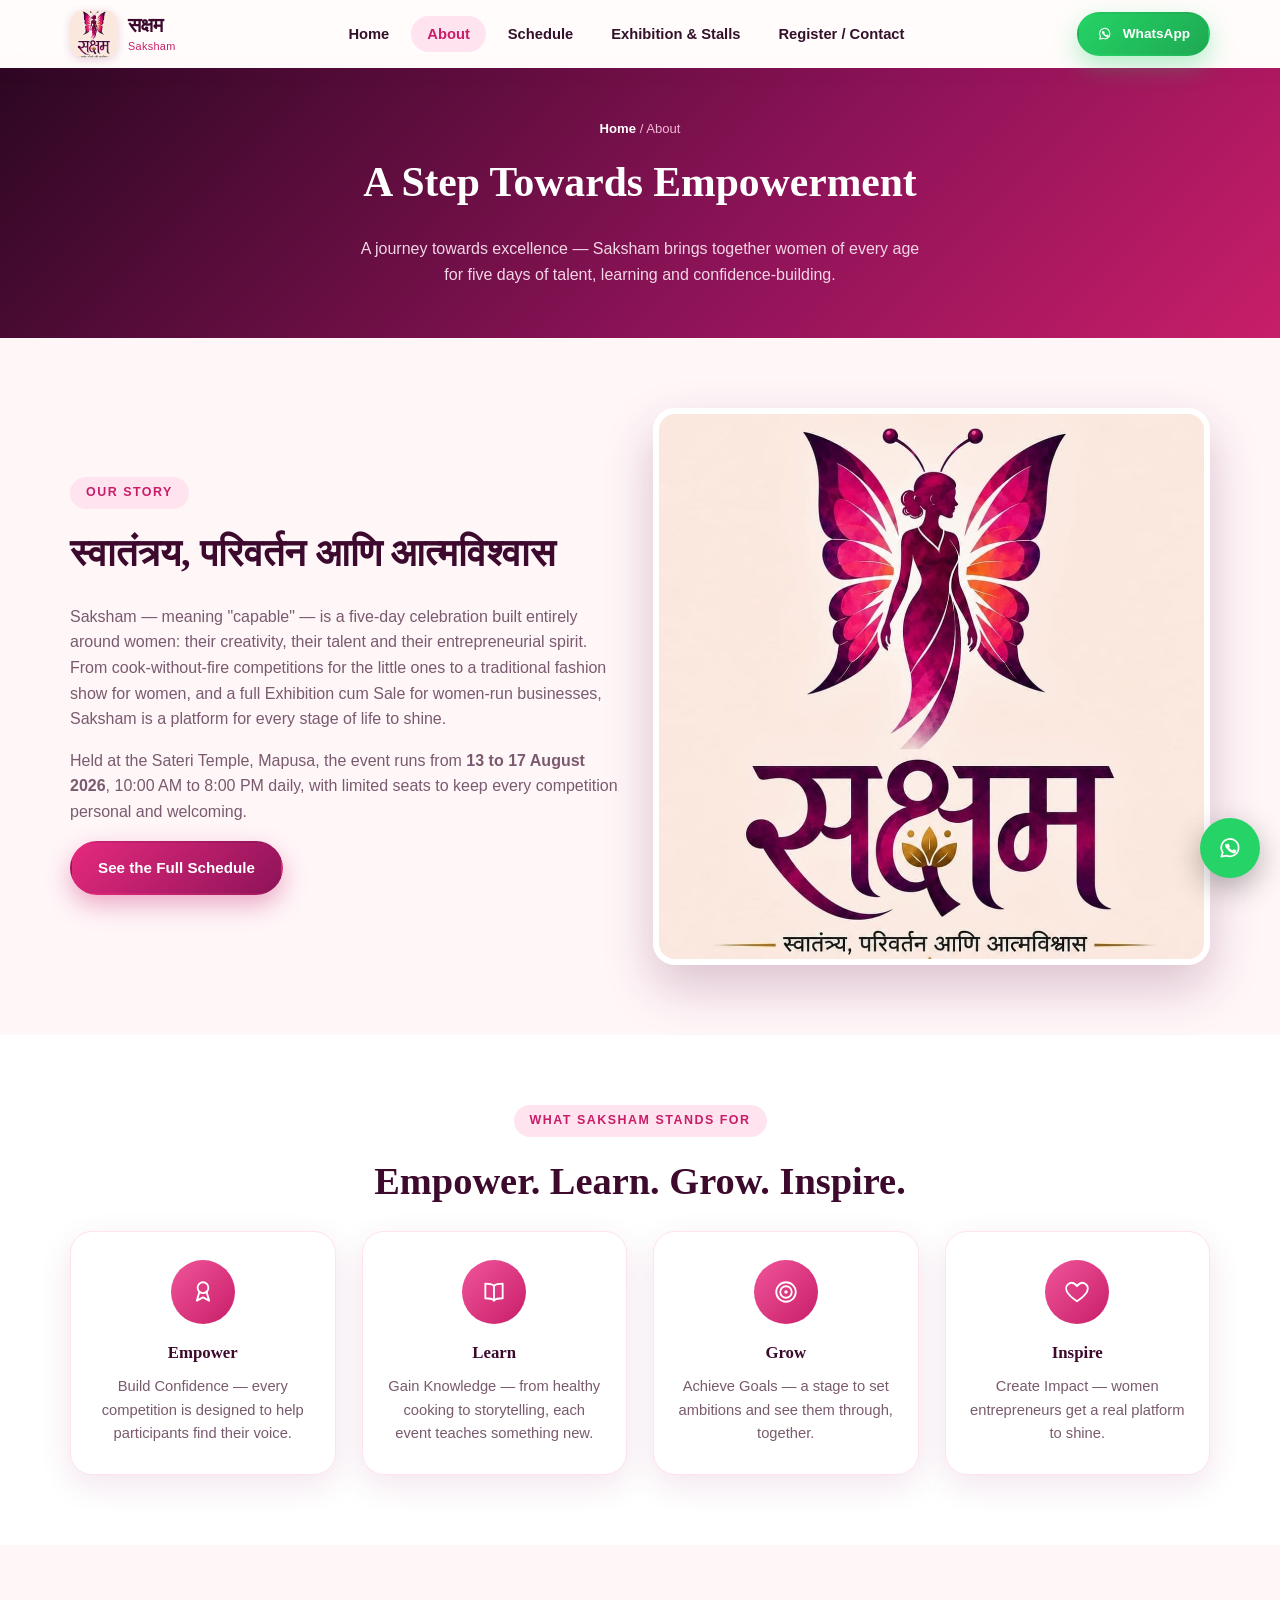
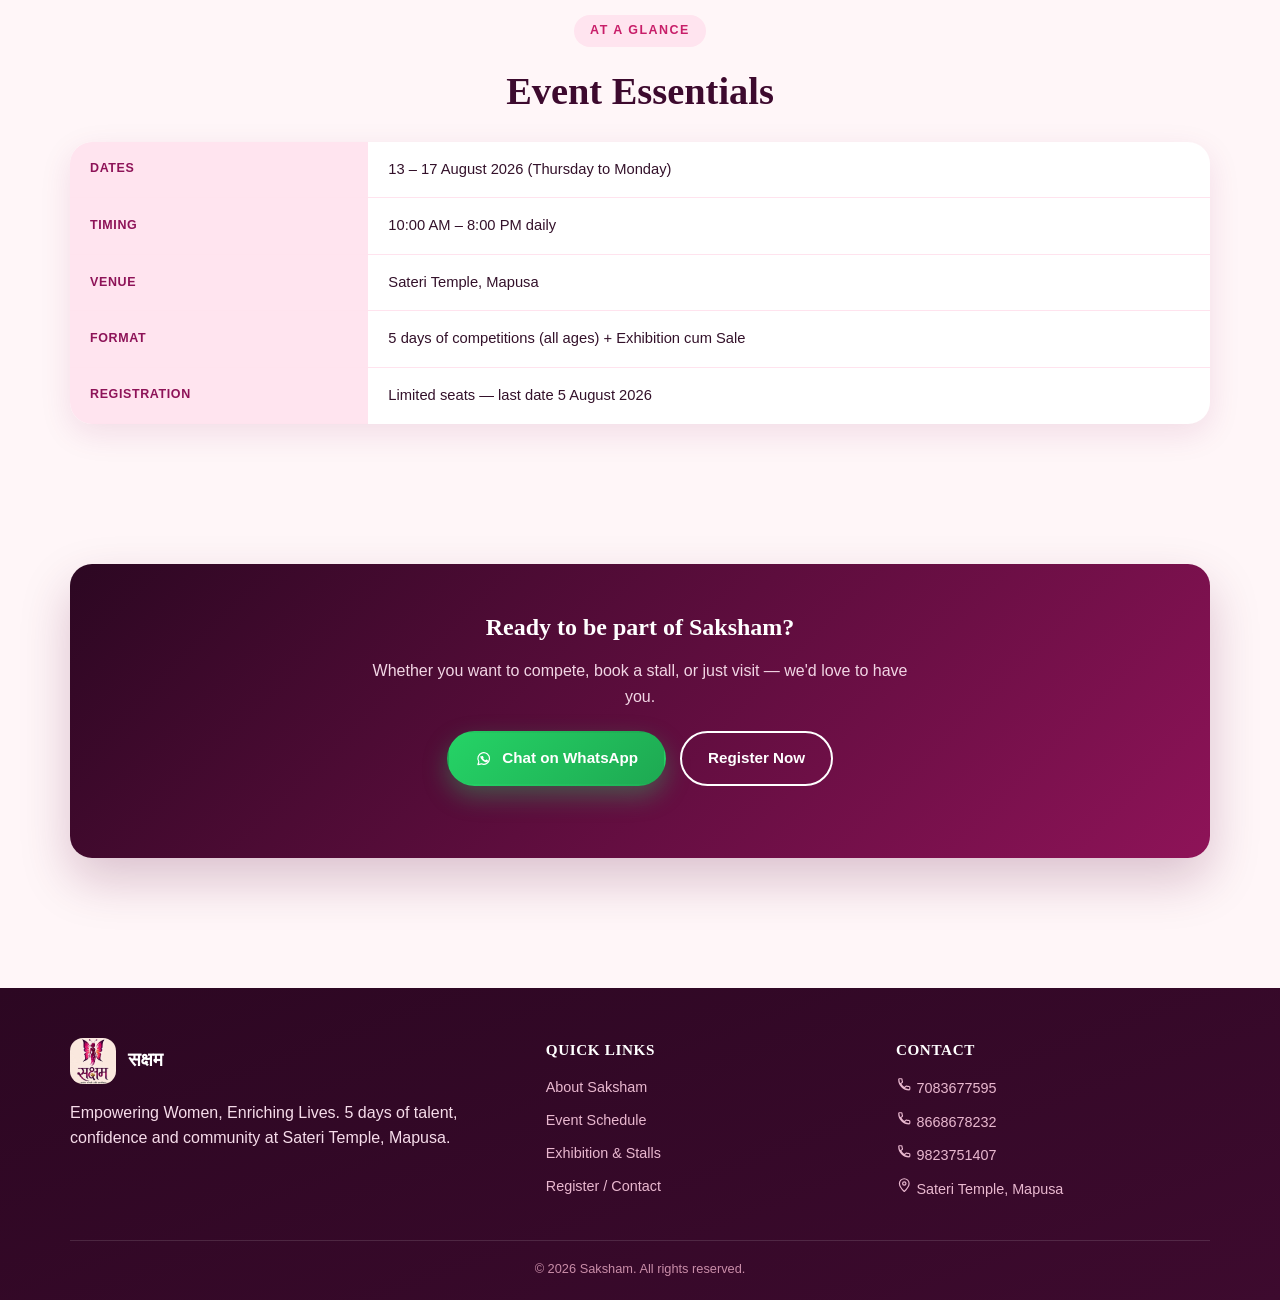
==== about.html @ 9bf5cc40 "Initial commit: Saksham event website Static multi-page site for the Saksham women's empowerment eve" ====
<!DOCTYPE html>
<html lang="en">
<head>
<meta charset="UTF-8">
<meta name="viewport" content="width=device-width, initial-scale=1.0">
<title>About Saksham | सक्षम</title>
<meta name="description" content="About Saksham — a 5-day women-centric event of empowerment, talent and community at Sateri Temple, Mapusa.">
<link rel="icon" href="images/logo.jpg">
<link rel="stylesheet" href="css/style.css">
</head>
<body>

<header class="site-header">
  <nav class="nav">
    <a href="index.html" class="brand">
      <img src="images/logo.jpg" alt="Saksham logo">
      <span class="brand-text"><strong>सक्षम</strong><span>Saksham</span></span>
    </a>
    <ul class="nav-links">
      <li><a href="index.html">Home</a></li>
      <li><a href="about.html">About</a></li>
      <li><a href="schedule.html">Schedule</a></li>
      <li><a href="exhibition.html">Exhibition &amp; Stalls</a></li>
      <li><a href="contact.html">Register / Contact</a></li>
    </ul>
    <div class="nav-cta">
      <a class="btn btn-whatsapp btn-sm" data-wa-msg="Hello, I am interested in the Saksham event. Please share more details.">
        <span class="icon" data-icon="whatsapp"></span> <span class="hide-mobile">WhatsApp</span>
      </a>
      <button class="nav-toggle" aria-label="Menu"><span></span><span></span><span></span></button>
    </div>
  </nav>
</header>

<section class="page-hero">
  <div class="container">
    <div class="breadcrumb"><a href="index.html">Home</a> / About</div>
    <h1>A Step Towards Empowerment</h1>
    <p>A journey towards excellence — Saksham brings together women of every age for five days of talent, learning and confidence-building.</p>
  </div>
</section>

<section>
  <div class="container reveal">
    <div class="grid grid-2" style="align-items:center;">
      <div>
        <span class="eyebrow">Our Story</span>
        <h2 class="section-title">स्वातंत्र्य, परिवर्तन आणि आत्मविश्वास</h2>
        <p style="color:var(--text-muted);">Saksham — meaning "capable" — is a five-day celebration built entirely around women: their creativity, their talent and their entrepreneurial spirit. From cook-without-fire competitions for the little ones to a traditional fashion show for women, and a full Exhibition cum Sale for women-run businesses, Saksham is a platform for every stage of life to shine.</p>
        <p style="color:var(--text-muted);">Held at the Sateri Temple, Mapusa, the event runs from <strong>13 to 17 August 2026</strong>, 10:00 AM to 8:00 PM daily, with limited seats to keep every competition personal and welcoming.</p>
        <a href="schedule.html" class="btn btn-primary">See the Full Schedule</a>
      </div>
      <div class="full-banner" data-lightbox="images/logo.jpg">
        <img src="images/logo.jpg" alt="Saksham emblem">
      </div>
    </div>
  </div>
</section>

<section style="background:#fff;">
  <div class="container center">
    <span class="eyebrow">What Saksham Stands For</span>
    <h2 class="section-title">Empower. Learn. Grow. Inspire.</h2>
    <div class="grid grid-4 reveal">
      <div class="feature-card">
        <div class="feature-icon"><span class="icon" data-icon="award"></span></div>
        <h3>Empower</h3>
        <p>Build Confidence — every competition is designed to help participants find their voice.</p>
      </div>
      <div class="feature-card">
        <div class="feature-icon"><span class="icon" data-icon="book"></span></div>
        <h3>Learn</h3>
        <p>Gain Knowledge — from healthy cooking to storytelling, each event teaches something new.</p>
      </div>
      <div class="feature-card">
        <div class="feature-icon"><span class="icon" data-icon="target"></span></div>
        <h3>Grow</h3>
        <p>Achieve Goals — a stage to set ambitions and see them through, together.</p>
      </div>
      <div class="feature-card">
        <div class="feature-icon"><span class="icon" data-icon="heart"></span></div>
        <h3>Inspire</h3>
        <p>Create Impact — women entrepreneurs get a real platform to shine.</p>
      </div>
    </div>
  </div>
</section>

<section>
  <div class="container reveal">
    <div class="center">
      <span class="eyebrow">At a Glance</span>
      <h2 class="section-title">Event Essentials</h2>
    </div>
    <table class="info-table">
      <tr><th>Dates</th><td>13 – 17 August 2026 (Thursday to Monday)</td></tr>
      <tr><th>Timing</th><td>10:00 AM – 8:00 PM daily</td></tr>
      <tr><th>Venue</th><td>Sateri Temple, Mapusa</td></tr>
      <tr><th>Format</th><td>5 days of competitions (all ages) + Exhibition cum Sale</td></tr>
      <tr><th>Registration</th><td>Limited seats — last date 5 August 2026</td></tr>
    </table>
  </div>
</section>

<section>
  <div class="container reveal">
    <div class="cta-banner">
      <h2>Ready to be part of Saksham?</h2>
      <p>Whether you want to compete, book a stall, or just visit — we'd love to have you.</p>
      <div class="hero-actions" style="justify-content:center;">
        <a class="btn btn-whatsapp" data-wa-msg="Hello, I am interested in the Saksham event. Please share more details."><span class="icon" data-icon="whatsapp"></span> Chat on WhatsApp</a>
        <a href="contact.html" class="btn btn-outline" style="border-color:#fff; color:#fff;">Register Now</a>
      </div>
    </div>
  </div>
</section>

<footer class="site-footer">
  <div class="container">
    <div class="footer-grid">
      <div>
        <div class="footer-brand">
          <img src="images/logo.jpg" alt="Saksham logo">
          <strong>सक्षम</strong>
        </div>
        <p>Empowering Women, Enriching Lives. 5 days of talent, confidence and community at Sateri Temple, Mapusa.</p>
      </div>
      <div>
        <h4>Quick Links</h4>
        <a href="about.html">About Saksham</a>
        <a href="schedule.html">Event Schedule</a>
        <a href="exhibition.html">Exhibition &amp; Stalls</a>
        <a href="contact.html">Register / Contact</a>
      </div>
      <div>
        <h4>Contact</h4>
        <a href="tel:7083677595"><span class="icon" data-icon="phone"></span> 7083677595</a>
        <a href="tel:8668678232"><span class="icon" data-icon="phone"></span> 8668678232</a>
        <a href="tel:9823751407"><span class="icon" data-icon="phone"></span> 9823751407</a>
        <a href="https://www.google.com/maps/search/?api=1&query=Sateri+Temple+Mapusa" target="_blank" rel="noopener"><span class="icon" data-icon="pin"></span> Sateri Temple, Mapusa</a>
      </div>
    </div>
    <div class="footer-bottom">© 2026 Saksham. All rights reserved.</div>
  </div>
</footer>

<a class="wa-float" data-wa-msg="Hello, I am interested in the Saksham event. Please share more details." aria-label="Chat on WhatsApp"><span class="icon" data-icon="whatsapp"></span></a>
<button class="back-top" aria-label="Back to top"><span class="icon" data-icon="arrow-up"></span></button>
<div class="lightbox"><button class="lightbox-close"><span class="icon" data-icon="x"></span></button><img src="" alt="Zoomed banner"></div>

<script src="js/script.js"></script>
</body>
</html>
---- css/style.css ----
/* ============================================================
   सक्षम — SAKSHAM  |  Women-centric event site
   ============================================================ */

:root{
  --maroon-950:#2c0722;
  --maroon-900:#3d0a2e;
  --maroon-800:#5c1046;
  --magenta-700:#8e1358;
  --pink-600:#c81e69;
  --pink-500:#e5297e;
  --pink-400:#f0559a;
  --pink-300:#f8a8c8;
  --pink-100:#ffe4ef;
  --orange:#ff8a4c;
  --gold:#c9a227;
  --gold-light:#e8c766;
  --whatsapp:#25D366;
  --whatsapp-dark:#1ea952;
  --bg-cream:#fff6f8;
  --bg-white:#fffcfb;
  --text-dark:#33112a;
  --text-muted:#7a5a6e;
  --shadow-soft: 0 10px 32px rgba(140,20,90,.11);
  --shadow-strong: 0 22px 50px rgba(90,10,60,.22);
  --radius: 22px;
  --radius-sm: 14px;
  --maxw: 1180px;
}

/* ---------- Icons ---------- */
.icon{ display:inline-flex; align-items:center; justify-content:center; line-height:0; }
.icon svg{ width:1.15em; height:1.15em; }
.btn .icon, .nav-cta .icon{ margin-right:2px; }
.feature-icon .icon svg, .tag-card .icon svg{ width:26px; height:26px; }
.contact-card .phone .icon svg, .footer-brand .icon svg{ width:20px; height:20px; }
.slot-label .icon svg{ width:15px; height:15px; }
.wa-float .icon svg, .back-top .icon svg{ width:26px; height:26px; }
.day-header .chev svg{ width:20px; height:20px; }
.lightbox-close .icon svg{ width:28px; height:28px; }

*,*::before,*::after{ box-sizing:border-box; }
html{ scroll-behavior:smooth; }
body{
  margin:0;
  font-family:'Segoe UI',-apple-system,BlinkMacSystemFont,Roboto,Arial,sans-serif;
  color:var(--text-dark);
  background:var(--bg-cream);
  overflow-x:hidden;
  line-height:1.6;
}
img{ max-width:100%; display:block; }
a{ color:inherit; text-decoration:none; }
ul{ list-style:none; margin:0; padding:0; }
h1,h2,h3,h4{ font-family:'Georgia','Segoe UI',serif; margin:0 0 .5em; color:var(--maroon-900); }
.container{ max-width:var(--maxw); margin:0 auto; padding:0 20px; }
section{ padding:70px 0; }
.section-tight{ padding:40px 0; }

.eyebrow{
  display:inline-block;
  font-size:.78rem;
  font-weight:700;
  letter-spacing:.12em;
  text-transform:uppercase;
  color:var(--pink-600);
  background:var(--pink-100);
  padding:6px 16px;
  border-radius:999px;
  margin-bottom:14px;
}
.section-title{ font-size:clamp(1.6rem,3.2vw,2.4rem); }
.section-sub{ color:var(--text-muted); max-width:640px; margin:0 auto 40px; }
.center{ text-align:center; }

/* ---------- Buttons ---------- */
.btn{
  display:inline-flex;
  align-items:center;
  gap:8px;
  padding:13px 26px;
  border-radius:999px;
  font-weight:700;
  font-size:.95rem;
  border:2px solid transparent;
  cursor:pointer;
  transition:transform .18s ease, box-shadow .18s ease, background .18s ease;
  white-space:nowrap;
}
.btn:hover{ transform:translateY(-2px); }
.btn-primary{
  background:linear-gradient(135deg,var(--pink-500),var(--magenta-700));
  color:#fff;
  box-shadow:0 10px 25px rgba(200,30,105,.35);
}
.btn-primary:hover{ box-shadow:0 14px 30px rgba(200,30,105,.45); }
.btn-outline{
  background:transparent;
  color:var(--maroon-900);
  border-color:var(--pink-500);
}
.btn-outline:hover{ background:var(--pink-100); }
.btn-white{
  background:#fff;
  color:var(--magenta-700);
}
.btn-whatsapp{
  background:linear-gradient(135deg,var(--whatsapp),var(--whatsapp-dark));
  color:#fff;
  box-shadow:0 10px 25px rgba(37,211,102,.35);
}
.btn-whatsapp:hover{ box-shadow:0 14px 30px rgba(37,211,102,.45); }
.btn-block{ width:100%; justify-content:center; }
.btn-sm{ padding:9px 18px; font-size:.85rem; }

/* ---------- Header / Nav ---------- */
.site-header{
  position:sticky; top:0; z-index:1000;
  background:rgba(255,252,251,.92);
  backdrop-filter:blur(10px);
  box-shadow:0 2px 18px rgba(140,20,90,.08);
}
.nav{
  max-width:var(--maxw); margin:0 auto; padding:10px 20px;
  display:flex; align-items:center; justify-content:space-between;
}
.brand{ display:flex; align-items:center; gap:10px; }
.brand img{ height:48px; width:auto; border-radius:14px; box-shadow:0 2px 8px rgba(140,20,90,.18); }
.brand-text{ line-height:1.1; }
.brand-text strong{ font-family:'Georgia',serif; font-size:1.25rem; color:var(--maroon-900); display:block; }
.brand-text span{ font-size:.68rem; color:var(--pink-600); letter-spacing:.03em; }

.nav-links{ display:flex; align-items:center; gap:6px; }
.nav-links a{
  padding:10px 16px; border-radius:999px; font-weight:600; font-size:.92rem;
  color:var(--text-dark); transition:.2s;
}
.nav-links a:hover, .nav-links a.active{ background:var(--pink-100); color:var(--pink-600); }
.nav-cta{ display:flex; align-items:center; gap:10px; }
.nav-toggle{
  display:none; flex-direction:column; gap:5px; background:none; border:none; cursor:pointer; padding:8px;
}
.nav-toggle span{ width:26px; height:3px; background:var(--maroon-900); border-radius:3px; transition:.25s; }
.nav-toggle.open span:nth-child(1){ transform:translateY(8px) rotate(45deg); }
.nav-toggle.open span:nth-child(2){ opacity:0; }
.nav-toggle.open span:nth-child(3){ transform:translateY(-8px) rotate(-45deg); }

/* ---------- Hero ---------- */
.hero{
  position:relative;
  background:radial-gradient(circle at 20% 20%, rgba(255,138,76,.25), transparent 45%),
             linear-gradient(135deg,var(--maroon-950),var(--magenta-700) 55%,var(--pink-600));
  color:#fff;
  padding:60px 0 90px;
  overflow:hidden;
}
.hero::after{
  content:"";
  position:absolute; inset:0;
  background:url('data:image/svg+xml;utf8,<svg xmlns="http://www.w3.org/2000/svg" width="100" height="100"><circle cx="50" cy="50" r="1.4" fill="white" opacity="0.25"/></svg>');
  opacity:.4; pointer-events:none;
}
.hero-inner{
  position:relative; z-index:1;
  display:flex; align-items:center; gap:50px; flex-wrap:wrap;
}
.hero-copy{ flex:1 1 420px; }
.hero-copy .eyebrow{ background:rgba(255,255,255,.15); color:#ffe0ef; }
.hero-copy h1{ color:#fff; font-size:clamp(2.1rem,5vw,3.2rem); margin-bottom:10px; }
.hero-copy .tagline{ color:var(--gold-light); font-size:1.05rem; margin-bottom:16px; font-style:italic; }
.hero-copy p.lead{ color:#f6dcea; max-width:520px; margin-bottom:26px; }
.hero-media{ flex:0 0 auto; margin:0 auto; }
.hero-media img{
  width:min(300px,60vw); border-radius:32px; filter:drop-shadow(0 20px 40px rgba(0,0,0,.35));
  animation:float 5s ease-in-out infinite;
}
@keyframes float{ 0%,100%{ transform:translateY(0);} 50%{ transform:translateY(-14px);} }

.hero-actions{ display:flex; gap:14px; flex-wrap:wrap; margin-bottom:28px; }

.info-strip{
  display:flex; flex-wrap:wrap; gap:14px; margin-top:10px;
}
.info-chip{
  background:rgba(255,255,255,.12);
  border:1px solid rgba(255,255,255,.25);
  padding:10px 18px; border-radius:999px; font-size:.88rem; display:flex; gap:8px; align-items:center;
}

/* wave divider */
.wave{ display:block; margin-top:-2px; }

/* ---------- Feature cards ---------- */
.grid{ display:grid; gap:26px; }
.grid-2{ grid-template-columns:repeat(2,1fr); }
.grid-3{ grid-template-columns:repeat(3,1fr); }
.grid-4{ grid-template-columns:repeat(4,1fr); }
.grid-5{ grid-template-columns:repeat(5,1fr); }

.feature-card{
  background:#fff; border-radius:var(--radius); padding:28px 22px; text-align:center;
  box-shadow:var(--shadow-soft); transition:transform .2s ease, box-shadow .2s ease;
  border:1px solid #ffe3ee;
}
.feature-card:hover{ transform:translateY(-6px); box-shadow:var(--shadow-strong); }
.feature-icon{
  width:64px; height:64px; border-radius:50%; margin:0 auto 16px;
  display:flex; align-items:center; justify-content:center; font-size:1.8rem;
  background:linear-gradient(135deg,var(--pink-400),var(--pink-600)); color:#fff;
}
.feature-card h3{ font-size:1.05rem; }
.feature-card p{ color:var(--text-muted); font-size:.92rem; margin:0; }

/* ---------- Highlight / poster cards (home) ---------- */
.poster-card{
  position:relative; border-radius:var(--radius); overflow:hidden; box-shadow:var(--shadow-soft);
  height:340px; display:flex; align-items:flex-end;
}
.poster-card img{
  position:absolute; inset:0; width:100%; height:100%; object-fit:cover; object-position:top;
  transition:transform .4s ease;
}
.poster-card:hover img{ transform:scale(1.06); }
.poster-card::before{
  content:""; position:absolute; inset:0;
  background:linear-gradient(to top, rgba(44,7,34,.92) 10%, rgba(44,7,34,.15) 60%, transparent 100%);
}
.poster-content{ position:relative; z-index:1; padding:24px; color:#fff; width:100%; }
.poster-content h3{ color:#fff; margin-bottom:6px; }
.poster-content p{ color:#f2d6e5; font-size:.88rem; margin-bottom:14px; }

/* ---------- Countdown ---------- */
.countdown{
  display:flex; gap:14px; justify-content:center; flex-wrap:wrap; margin:26px 0;
}
.countdown .box{
  background:#fff; border-radius:var(--radius-sm); padding:14px 10px; min-width:78px; text-align:center;
  box-shadow:var(--shadow-soft); border:1px solid #ffe3ee;
}
.countdown .box strong{ display:block; font-size:1.8rem; color:var(--magenta-700); font-family:Georgia,serif; }
.countdown .box span{ font-size:.72rem; text-transform:uppercase; letter-spacing:.06em; color:var(--text-muted); }

/* ---------- Banner strip (full poster image sections) ---------- */
.full-banner{
  border-radius:var(--radius); overflow:hidden; box-shadow:var(--shadow-strong);
  max-width:640px; margin:0 auto; cursor:zoom-in; border:6px solid #fff;
}

/* ---------- Day Accordion (schedule) ---------- */
.day-card{
  background:#fff; border-radius:var(--radius); box-shadow:var(--shadow-soft);
  margin-bottom:20px; overflow:hidden; border:1px solid #ffe3ee;
}
.day-header{
  display:flex; align-items:center; justify-content:space-between; gap:14px;
  padding:20px 24px; cursor:pointer; background:linear-gradient(135deg,var(--pink-500),var(--magenta-700));
  color:#fff;
}
.day-header .day-title{ display:flex; align-items:center; gap:14px; }
.day-badge{
  background:rgba(255,255,255,.2); border:1px solid rgba(255,255,255,.4);
  border-radius:999px; padding:6px 14px; font-weight:700; font-size:.8rem;
}
.day-header h3{ color:#fff; margin:0; font-size:1.15rem; }
.day-header .chev{ transition:transform .25s ease; font-size:1.3rem; }
.day-card.open .day-header .chev{ transform:rotate(180deg); }
.day-body{
  max-height:0; overflow:hidden; transition:max-height .4s ease;
}
.day-card.open .day-body{ max-height:2400px; }
.day-body-inner{ padding:24px; display:grid; gap:20px; grid-template-columns:repeat(2,1fr); }
.slot-label{
  display:inline-block; font-size:.72rem; font-weight:700; letter-spacing:.08em; text-transform:uppercase;
  color:var(--orange); margin-bottom:10px;
}
.comp-card{
  background:var(--bg-cream); border-radius:var(--radius-sm); padding:18px; border:1px solid #ffe3ee;
}
.comp-card + .comp-card{ margin-top:14px; }
.comp-card h4{ font-size:1rem; margin-bottom:8px; color:var(--maroon-900); }
.comp-meta{ font-size:.83rem; color:var(--text-muted); margin-bottom:12px; }
.comp-meta li{ margin-bottom:3px; }
.comp-meta li::before{ content:"✓ "; color:var(--pink-600); font-weight:700; }

/* ---------- Grid gallery (exhibition showcase / stalls) ---------- */
.tag-grid{ display:grid; grid-template-columns:repeat(5,1fr); gap:18px; }
.tag-card{
  background:#fff; border-radius:var(--radius-sm); padding:20px 10px; text-align:center;
  box-shadow:var(--shadow-soft); border:1px solid #ffe3ee; font-weight:600; font-size:.9rem;
}
.tag-card .icon{ display:flex; margin:0 auto 10px; width:48px; height:48px; border-radius:50%; background:linear-gradient(135deg,var(--pink-400),var(--pink-600)); color:#fff; }

/* ---------- CTA banner ---------- */
.cta-banner{
  background:linear-gradient(135deg,var(--maroon-950),var(--magenta-700));
  color:#fff; border-radius:var(--radius); padding:44px; text-align:center;
  box-shadow:var(--shadow-strong);
}
.cta-banner h2{ color:#fff; }
.cta-banner p{ color:#f2d6e5; max-width:560px; margin:0 auto 22px; }

/* ---------- Contact cards ---------- */
.contact-card{
  background:#fff; border-radius:var(--radius); padding:26px; box-shadow:var(--shadow-soft);
  border:1px solid #ffe3ee; text-align:center;
}
.contact-card .phone{ font-size:1.3rem; font-weight:700; color:var(--maroon-900); margin:8px 0 16px; }
.contact-card .actions{ display:flex; gap:10px; justify-content:center; flex-wrap:wrap; }

/* ---------- Enquiry builder ---------- */
.enquiry-box{
  background:#fff; border-radius:var(--radius); padding:32px; box-shadow:var(--shadow-strong);
  border:1px solid #ffe3ee;
}
.form-row{ margin-bottom:18px; }
.form-row label{ display:block; font-weight:700; font-size:.88rem; margin-bottom:8px; color:var(--maroon-900); }
.form-row input, .form-row select, .form-row textarea{
  width:100%; padding:13px 16px; border-radius:var(--radius-sm); border:1.5px solid #f2c3d8;
  font-size:.95rem; font-family:inherit; background:var(--bg-cream); color:var(--text-dark);
}
.form-row input:focus, .form-row select:focus, .form-row textarea:focus{
  outline:none; border-color:var(--pink-500); background:#fff;
}

/* ---------- Footer ---------- */
.site-footer{
  background:linear-gradient(160deg,var(--maroon-950),var(--maroon-900));
  color:#f6dcea; padding:50px 0 20px; margin-top:60px;
}
.footer-grid{ display:grid; grid-template-columns:1.4fr 1fr 1fr; gap:36px; margin-bottom:30px; }
.footer-brand{ display:flex; gap:12px; align-items:center; margin-bottom:14px; }
.footer-brand img{ height:46px; border-radius:13px; }
.footer-brand strong{ color:#fff; font-family:Georgia,serif; font-size:1.2rem; }
.site-footer h4{ color:#fff; font-size:.95rem; margin-bottom:14px; letter-spacing:.04em; text-transform:uppercase; }
.site-footer a{ color:#e9b8cf; font-size:.9rem; display:block; margin-bottom:10px; transition:.2s; }
.site-footer a:hover{ color:#fff; }
.footer-bottom{
  border-top:1px solid rgba(255,255,255,.12); padding-top:18px; text-align:center; font-size:.8rem; color:#c98da8;
}

/* ---------- Floating WhatsApp button ---------- */
.wa-float{
  position:fixed; right:20px; bottom:22px; z-index:1200;
  background:var(--whatsapp); color:#fff; width:60px; height:60px; border-radius:50%;
  display:flex; align-items:center; justify-content:center; font-size:1.8rem;
  box-shadow:0 10px 30px rgba(0,0,0,.3); animation:pulse 2.4s infinite;
}
@keyframes pulse{
  0%{ box-shadow:0 0 0 0 rgba(37,211,102,.55), 0 10px 30px rgba(0,0,0,.3); }
  70%{ box-shadow:0 0 0 16px rgba(37,211,102,0), 0 10px 30px rgba(0,0,0,.3); }
  100%{ box-shadow:0 0 0 0 rgba(37,211,102,0), 0 10px 30px rgba(0,0,0,.3); }
}

/* ---------- Back to top ---------- */
.back-top{
  position:fixed; right:20px; bottom:92px; z-index:1200;
  background:#fff; color:var(--magenta-700); width:44px; height:44px; border-radius:50%;
  display:flex; align-items:center; justify-content:center; font-size:1.2rem;
  box-shadow:var(--shadow-soft); opacity:0; pointer-events:none; transition:.25s;
  border:1px solid #ffe3ee;
}
.back-top.show{ opacity:1; pointer-events:auto; }

/* ---------- Reveal animation ---------- */
.reveal{ opacity:0; transform:translateY(24px); transition:opacity .6s ease, transform .6s ease; }
.reveal.in{ opacity:1; transform:none; }

/* ---------- Lightbox ---------- */
.lightbox{
  position:fixed; inset:0; background:rgba(20,3,15,.88); z-index:2000;
  display:none; align-items:center; justify-content:center; padding:30px;
}
.lightbox.open{ display:flex; }
.lightbox img{ max-width:100%; max-height:90vh; border-radius:20px; box-shadow:0 20px 60px rgba(0,0,0,.5); }
.lightbox-close{
  position:absolute; top:22px; right:26px; color:#fff; cursor:pointer; background:none; border:none; padding:6px;
}

/* ---------- Page hero (inner pages) ---------- */
.page-hero{
  background:linear-gradient(135deg,var(--maroon-950),var(--magenta-700) 60%,var(--pink-600));
  color:#fff; padding:50px 0; text-align:center;
}
.page-hero h1{ color:#fff; font-size:clamp(1.8rem,4vw,2.6rem); }
.page-hero p{ color:#f2d6e5; max-width:560px; margin:10px auto 0; }
.breadcrumb{ font-size:.82rem; color:#f0b9d4; margin-bottom:10px; }
.breadcrumb a{ color:#fff; font-weight:600; }

/* ---------- Table (timing) ---------- */
.info-table{ width:100%; border-collapse:collapse; background:#fff; border-radius:var(--radius); overflow:hidden; box-shadow:var(--shadow-soft); }
.info-table th, .info-table td{ padding:16px 20px; text-align:left; border-bottom:1px solid #ffe3ee; font-size:.92rem; }
.info-table th{ background:var(--pink-100); color:var(--magenta-700); text-transform:uppercase; font-size:.78rem; letter-spacing:.05em; }
.info-table tr:last-child td{ border-bottom:none; }

/* ============ Responsive ============ */
@media (max-width:980px){
  .grid-4{ grid-template-columns:repeat(2,1fr); }
  .grid-5{ grid-template-columns:repeat(3,1fr); }
  .tag-grid{ grid-template-columns:repeat(3,1fr); }
  .footer-grid{ grid-template-columns:1fr 1fr; }
  .day-body-inner{ grid-template-columns:1fr; }
}
@media (max-width:820px){
  .nav-links{
    position:fixed; top:70px; left:0; right:0; background:#fff; flex-direction:column; align-items:stretch;
    padding:14px 20px; box-shadow:0 12px 20px rgba(140,20,90,.12);
    transform:translateY(-250%); visibility:hidden; transition:transform .3s ease, visibility 0s linear .3s; gap:2px;
  }
  .nav-links.open{ transform:translateY(0); visibility:visible; transition:transform .3s ease; }
  .nav-links a{ padding:14px 16px; border-radius:12px; }
  .nav-toggle{ display:flex; }
  .nav-cta .btn span.hide-mobile{ display:none; }
}
@media (max-width:760px){
  .grid-2, .grid-3, .grid-4{ grid-template-columns:1fr 1fr; }
  .tag-grid{ grid-template-columns:repeat(2,1fr); }
  .footer-grid{ grid-template-columns:1fr; text-align:center; }
  .footer-brand{ justify-content:center; }
  .hero-inner{ flex-direction:column; text-align:center; }
  .hero-copy p.lead{ margin-left:auto; margin-right:auto; }
  .hero-actions, .info-strip{ justify-content:center; }
}
@media (max-width:560px){
  section{ padding:50px 0; }
  .grid-2, .grid-3, .grid-4, .tag-grid{ grid-template-columns:1fr 1fr; }
  .grid-5{ grid-template-columns:1fr 1fr; }
  .cta-banner{ padding:30px 20px; }
  .enquiry-box{ padding:22px; }
  .day-body-inner{ padding:18px; }
  .day-header{ padding:16px; }
  .footer-grid{ gap:24px; }
}
@media (max-width:420px){
  .grid-2, .grid-3, .grid-4, .grid-5, .tag-grid{ grid-template-columns:1fr 1fr; }
  .countdown .box{ min-width:64px; padding:10px 6px; }
  .countdown .box strong{ font-size:1.4rem; }
}
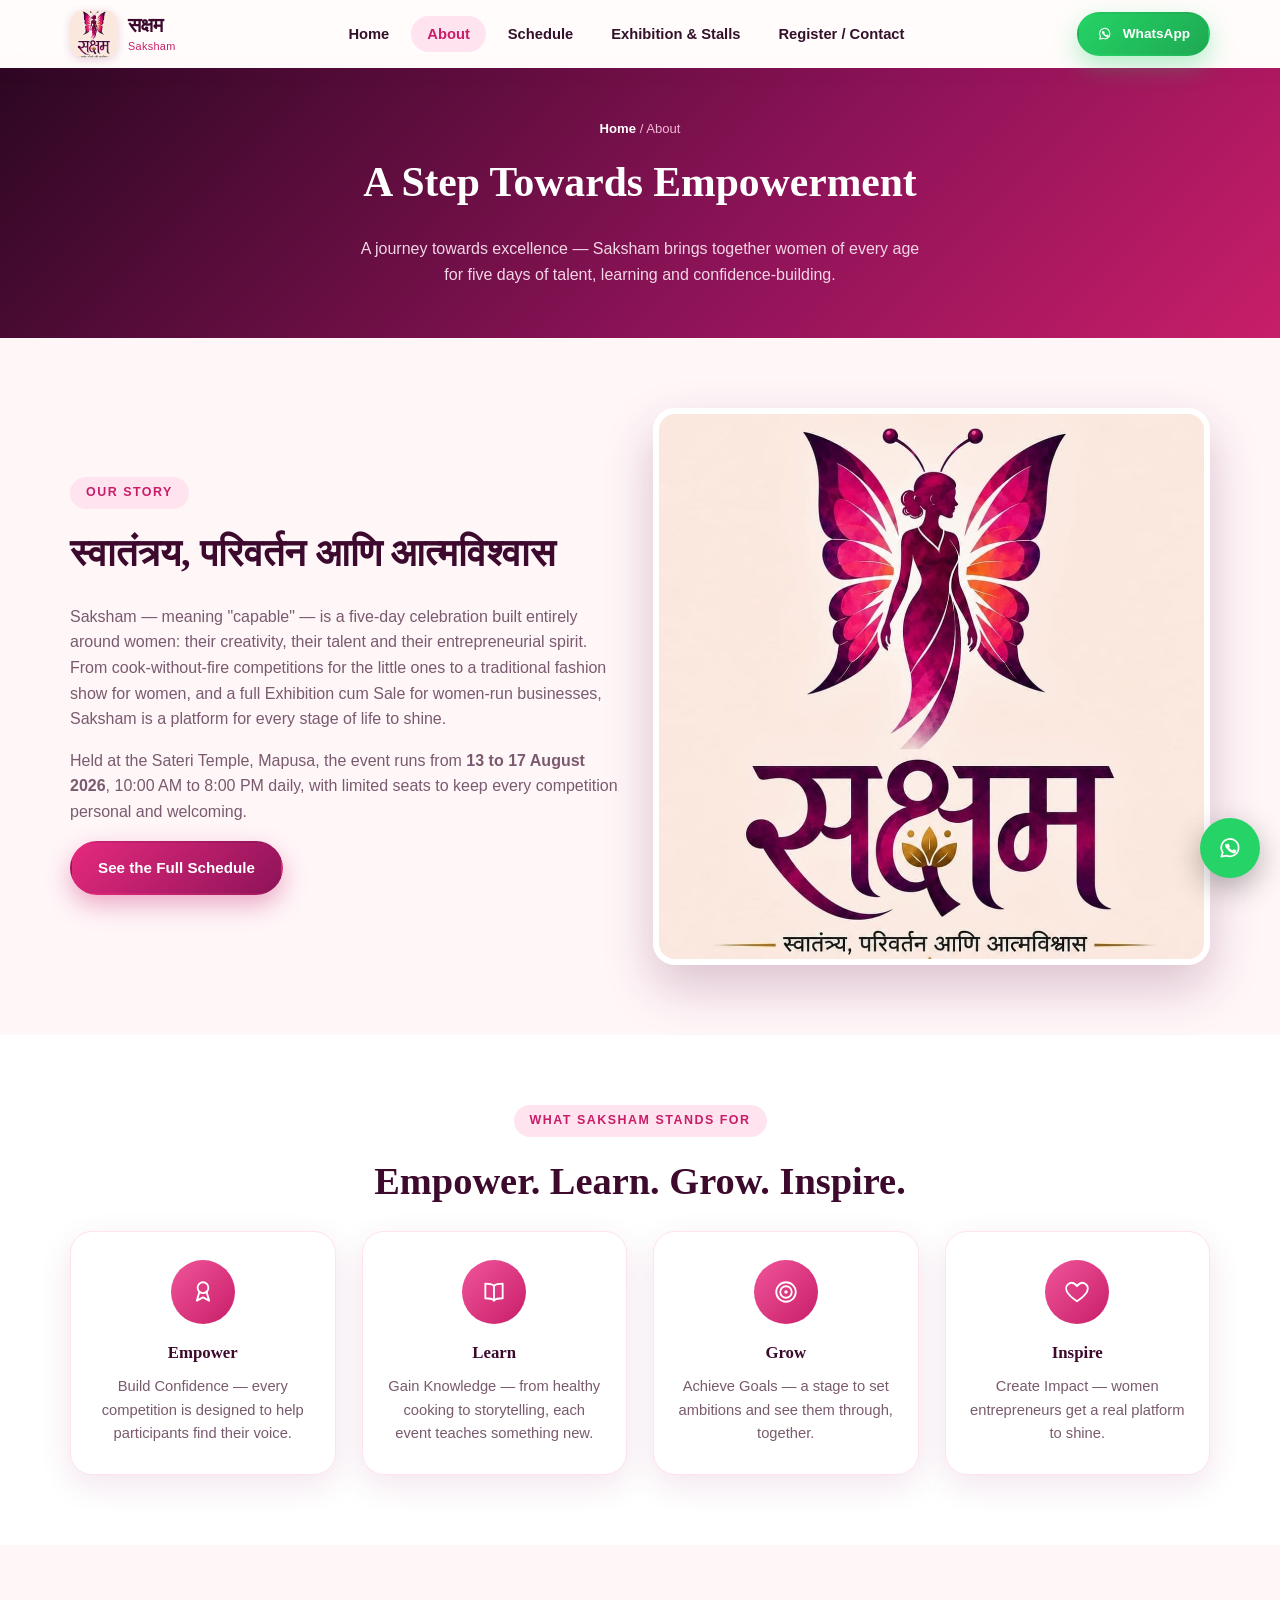
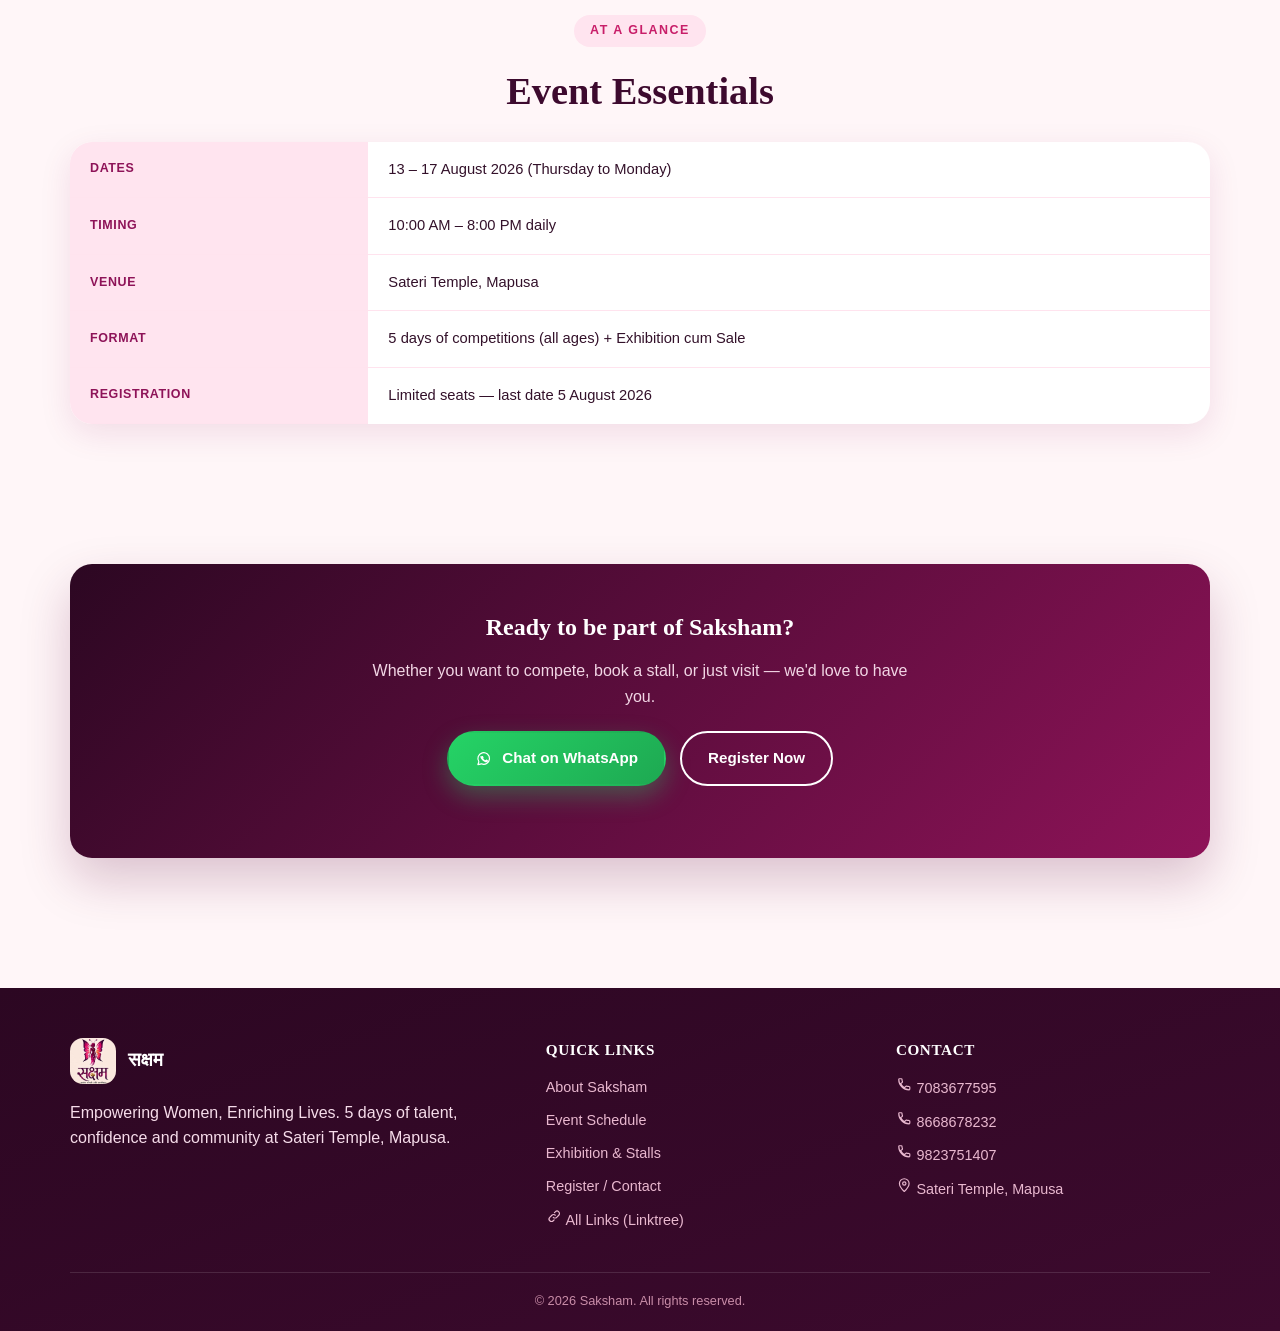
==== commit 3d0e8f41: "Add full registration form with Google Sheet + payment integration Replace the Quick Enquiry box on " ====
--- a/about.html
+++ b/about.html
@@ -131,6 +131,7 @@
         <a href="schedule.html">Event Schedule</a>
         <a href="exhibition.html">Exhibition &amp; Stalls</a>
         <a href="contact.html">Register / Contact</a>
+        <a href="https://linktr.ee/sakshamexibition" target="_blank" rel="noopener"><span class="icon" data-icon="link"></span> All Links (Linktree)</a>
       </div>
       <div>
         <h4>Contact</h4>
--- a/css/style.css
+++ b/css/style.css
@@ -41,12 +41,14 @@
 
 *,*::before,*::after{ box-sizing:border-box; }
 html{ scroll-behavior:smooth; }
+html{ overflow-x:hidden; width:100%; }
 body{
   margin:0;
   font-family:'Segoe UI',-apple-system,BlinkMacSystemFont,Roboto,Arial,sans-serif;
   color:var(--text-dark);
   background:var(--bg-cream);
   overflow-x:hidden;
+  max-width:100vw;
   line-height:1.6;
 }
 img{ max-width:100%; display:block; }
@@ -322,6 +324,44 @@
   outline:none; border-color:var(--pink-500); background:#fff;
 }
 
+/* ---------- Registration type toggle ---------- */
+.reg-toggle{ display:flex; gap:12px; flex-wrap:wrap; }
+.reg-option{ flex:1 1 150px; position:relative; cursor:pointer; margin:0; }
+.reg-option input{ position:absolute; opacity:0; width:1px; height:1px; }
+.reg-option span{
+  display:block; padding:16px; border:2px solid #f2c3d8; border-radius:var(--radius-sm);
+  text-align:center; font-weight:700; color:var(--maroon-900); background:var(--bg-cream); transition:.2s;
+}
+.reg-option small{ display:block; font-weight:600; color:var(--pink-600); font-size:.78rem; margin-top:4px; }
+.reg-option input:checked + span{
+  border-color:var(--pink-500); background:linear-gradient(135deg,var(--pink-100),#fff);
+  box-shadow:0 6px 16px rgba(200,30,105,.18);
+}
+.reg-option input:focus-visible + span{ outline:2px solid var(--pink-500); outline-offset:2px; }
+
+/* ---------- Fee display ---------- */
+.fee-note{
+  display:flex; align-items:center; justify-content:space-between; gap:10px; flex-wrap:wrap;
+  background:linear-gradient(135deg,var(--pink-100),#fff); border:1.5px solid var(--pink-300);
+  border-radius:var(--radius-sm); padding:14px 18px; margin-bottom:18px;
+}
+.fee-note span{ font-weight:700; color:var(--maroon-900); font-size:.9rem; }
+.fee-note strong{ font-size:1.5rem; color:var(--pink-600); font-family:Georgia,serif; }
+
+/* ---------- Payment QR ---------- */
+.qr-box{
+  max-width:220px; margin:0 auto; border-radius:var(--radius-sm); overflow:hidden;
+  border:2px solid #fff; box-shadow:var(--shadow-soft); background:#fff; padding:10px;
+}
+.qr-box img{ width:100%; border-radius:8px; display:block; }
+.qr-hint{ font-size:.82rem; color:var(--text-muted); margin-top:10px; text-align:center; }
+
+/* ---------- Form status message ---------- */
+.form-status{
+  text-align:center; font-weight:700; color:var(--magenta-700); background:var(--pink-100);
+  border-radius:var(--radius-sm); padding:14px; margin-top:16px;
+}
+
 /* ---------- Footer ---------- */
 .site-footer{
   background:linear-gradient(160deg,var(--maroon-950),var(--maroon-900));
@@ -396,42 +436,45 @@
 @media (max-width:980px){
   .grid-4{ grid-template-columns:repeat(2,1fr); }
   .grid-5{ grid-template-columns:repeat(3,1fr); }
-  .tag-grid{ grid-template-columns:repeat(3,1fr); }
   .footer-grid{ grid-template-columns:1fr 1fr; }
   .day-body-inner{ grid-template-columns:1fr; }
 }
 @media (max-width:820px){
   .nav-links{
-    position:fixed; top:70px; left:0; right:0; background:#fff; flex-direction:column; align-items:stretch;
-    padding:14px 20px; box-shadow:0 12px 20px rgba(140,20,90,.12);
-    transform:translateY(-250%); visibility:hidden; transition:transform .3s ease, visibility 0s linear .3s; gap:2px;
+    position:fixed; top:70px; left:0; right:0; width:100%; max-width:100vw; background:#fff; flex-direction:column; align-items:stretch;
+    padding:18px 20px; box-shadow:0 12px 20px rgba(140,20,90,.12);
+    transform:translateY(-250%); visibility:hidden; transition:transform .3s ease, visibility 0s linear .3s; gap:6px;
   }
   .nav-links.open{ transform:translateY(0); visibility:visible; transition:transform .3s ease; }
-  .nav-links a{ padding:14px 16px; border-radius:12px; }
+  .nav-links a{ padding:20px 22px; font-size:1rem; border-radius:14px; }
   .nav-toggle{ display:flex; }
   .nav-cta .btn span.hide-mobile{ display:none; }
 }
 @media (max-width:760px){
-  .grid-2, .grid-3, .grid-4{ grid-template-columns:1fr 1fr; }
-  .tag-grid{ grid-template-columns:repeat(2,1fr); }
+  /* Two-block layouts (form+info, image+text) must stack, not squeeze side by side */
+  .grid-2{ grid-template-columns:1fr; }
+  .grid-3{ grid-template-columns:1fr; }
   .footer-grid{ grid-template-columns:1fr; text-align:center; }
   .footer-brand{ justify-content:center; }
   .hero-inner{ flex-direction:column; text-align:center; }
   .hero-copy p.lead{ margin-left:auto; margin-right:auto; }
   .hero-actions, .info-strip{ justify-content:center; }
+  .poster-card{ height:280px; }
 }
 @media (max-width:560px){
   section{ padding:50px 0; }
-  .grid-2, .grid-3, .grid-4, .tag-grid{ grid-template-columns:1fr 1fr; }
   .grid-5{ grid-template-columns:1fr 1fr; }
   .cta-banner{ padding:30px 20px; }
   .enquiry-box{ padding:22px; }
   .day-body-inner{ padding:18px; }
   .day-header{ padding:16px; }
   .footer-grid{ gap:24px; }
+  .contact-card{ padding:20px; }
 }
 @media (max-width:420px){
-  .grid-2, .grid-3, .grid-4, .grid-5, .tag-grid{ grid-template-columns:1fr 1fr; }
+  .grid-4, .grid-5{ grid-template-columns:1fr; }
   .countdown .box{ min-width:64px; padding:10px 6px; }
   .countdown .box strong{ font-size:1.4rem; }
-}
+  .day-header{ flex-wrap:wrap; gap:10px; }
+  .day-header h3{ font-size:1rem; }
+}
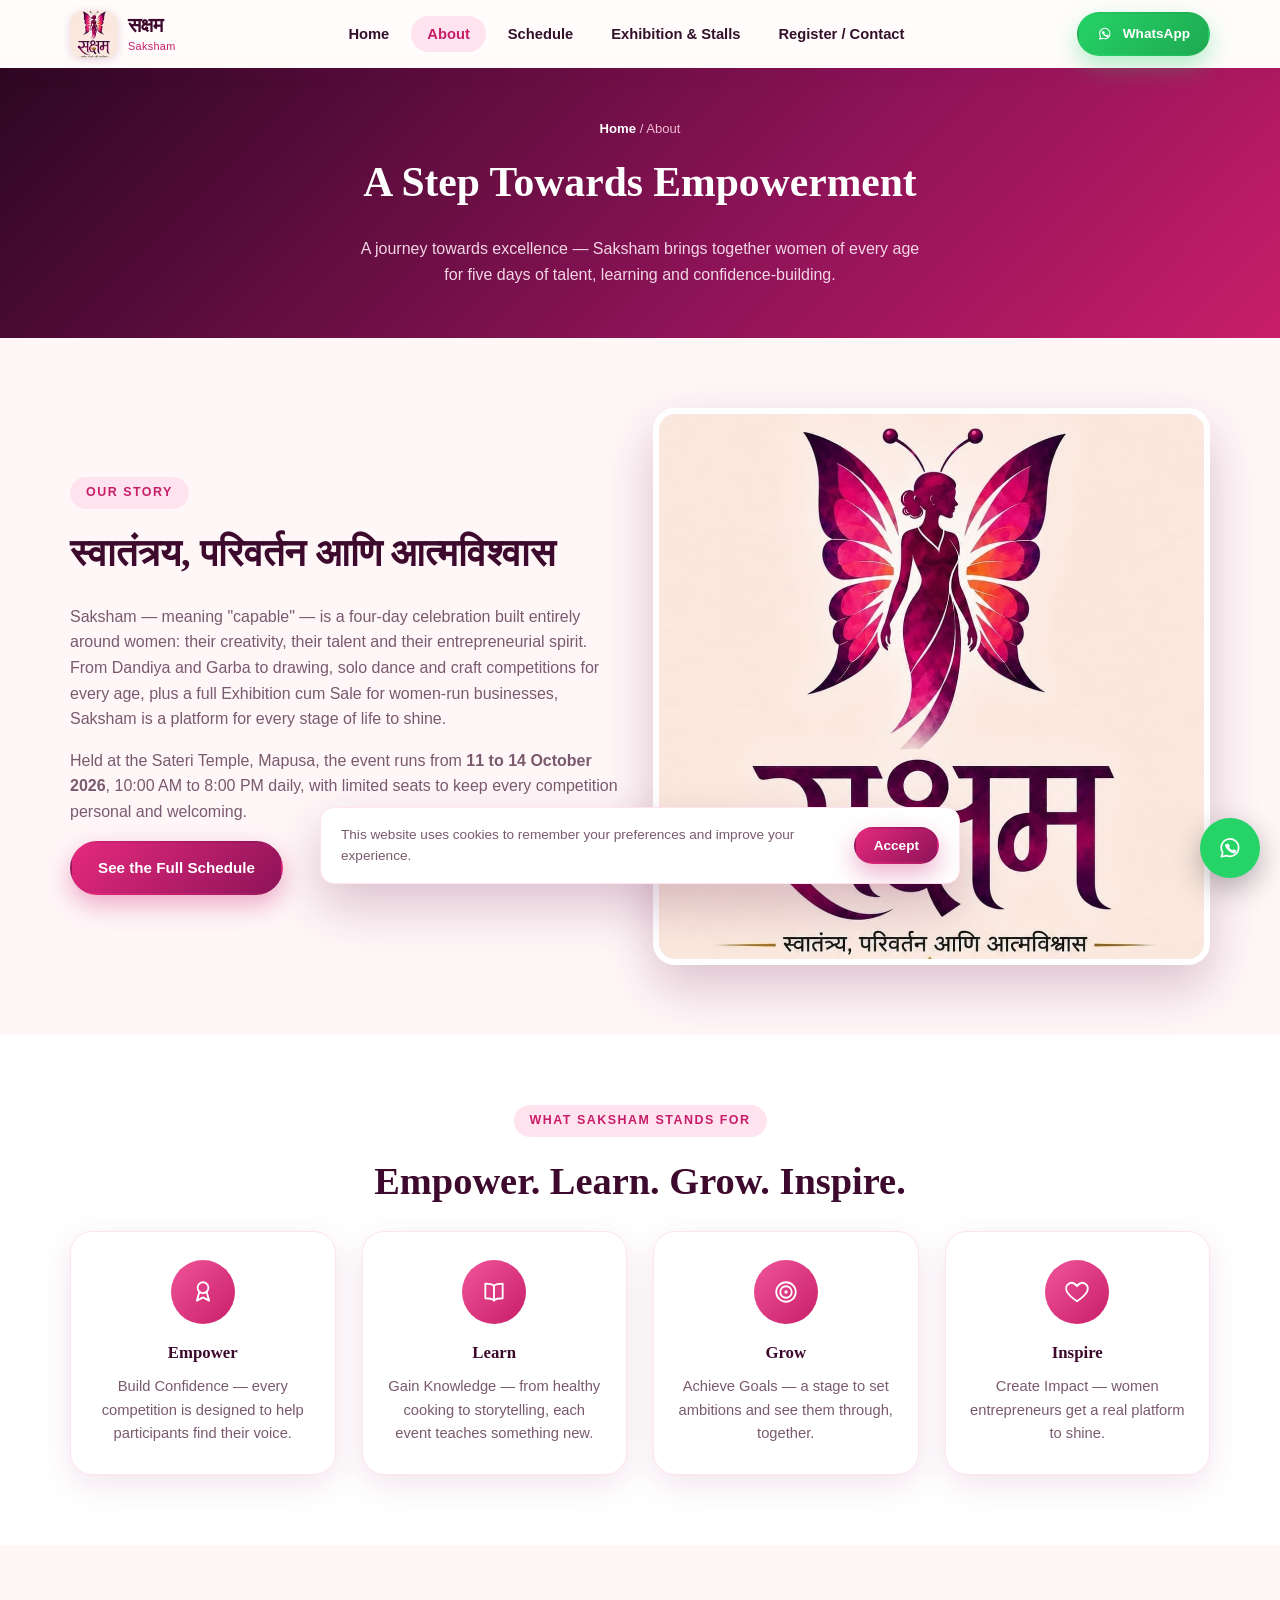
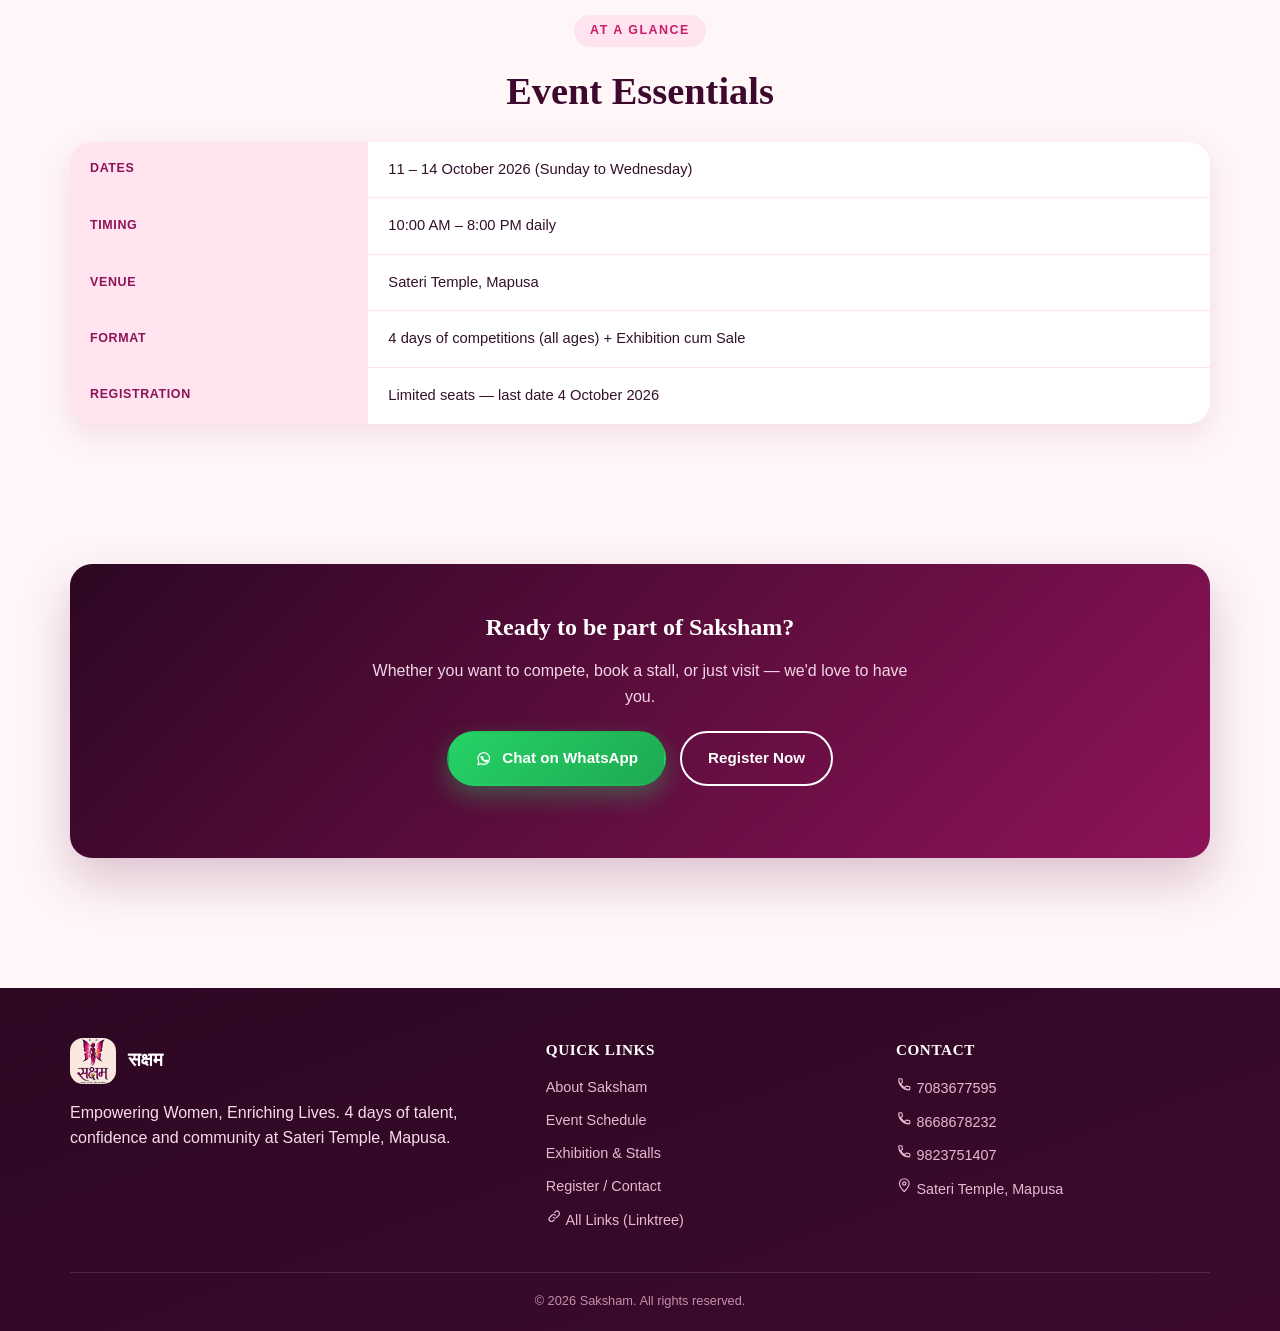
==== commit b62606bf: "Rework event to Oct 2026 dates, add stall map + competition registration - Move event dates from 13-" ====
--- a/about.html
+++ b/about.html
@@ -4,7 +4,7 @@
 <meta charset="UTF-8">
 <meta name="viewport" content="width=device-width, initial-scale=1.0">
 <title>About Saksham | सक्षम</title>
-<meta name="description" content="About Saksham — a 5-day women-centric event of empowerment, talent and community at Sateri Temple, Mapusa.">
+<meta name="description" content="About Saksham — a 4-day women-centric event of empowerment, talent and community at Sateri Temple, Mapusa.">
 <link rel="icon" href="images/logo.jpg">
 <link rel="stylesheet" href="css/style.css">
 </head>
@@ -46,8 +46,8 @@
       <div>
         <span class="eyebrow">Our Story</span>
         <h2 class="section-title">स्वातंत्र्य, परिवर्तन आणि आत्मविश्वास</h2>
-        <p style="color:var(--text-muted);">Saksham — meaning "capable" — is a five-day celebration built entirely around women: their creativity, their talent and their entrepreneurial spirit. From cook-without-fire competitions for the little ones to a traditional fashion show for women, and a full Exhibition cum Sale for women-run businesses, Saksham is a platform for every stage of life to shine.</p>
-        <p style="color:var(--text-muted);">Held at the Sateri Temple, Mapusa, the event runs from <strong>13 to 17 August 2026</strong>, 10:00 AM to 8:00 PM daily, with limited seats to keep every competition personal and welcoming.</p>
+        <p style="color:var(--text-muted);">Saksham — meaning "capable" — is a four-day celebration built entirely around women: their creativity, their talent and their entrepreneurial spirit. From Dandiya and Garba to drawing, solo dance and craft competitions for every age, plus a full Exhibition cum Sale for women-run businesses, Saksham is a platform for every stage of life to shine.</p>
+        <p style="color:var(--text-muted);">Held at the Sateri Temple, Mapusa, the event runs from <strong>11 to 14 October 2026</strong>, 10:00 AM to 8:00 PM daily, with limited seats to keep every competition personal and welcoming.</p>
         <a href="schedule.html" class="btn btn-primary">See the Full Schedule</a>
       </div>
       <div class="full-banner" data-lightbox="images/logo.jpg">
@@ -93,11 +93,11 @@
       <h2 class="section-title">Event Essentials</h2>
     </div>
     <table class="info-table">
-      <tr><th>Dates</th><td>13 – 17 August 2026 (Thursday to Monday)</td></tr>
+      <tr><th>Dates</th><td>11 – 14 October 2026 (Sunday to Wednesday)</td></tr>
       <tr><th>Timing</th><td>10:00 AM – 8:00 PM daily</td></tr>
       <tr><th>Venue</th><td>Sateri Temple, Mapusa</td></tr>
-      <tr><th>Format</th><td>5 days of competitions (all ages) + Exhibition cum Sale</td></tr>
-      <tr><th>Registration</th><td>Limited seats — last date 5 August 2026</td></tr>
+      <tr><th>Format</th><td>4 days of competitions (all ages) + Exhibition cum Sale</td></tr>
+      <tr><th>Registration</th><td>Limited seats — last date 4 October 2026</td></tr>
     </table>
   </div>
 </section>
@@ -123,7 +123,7 @@
           <img src="images/logo.jpg" alt="Saksham logo">
           <strong>सक्षम</strong>
         </div>
-        <p>Empowering Women, Enriching Lives. 5 days of talent, confidence and community at Sateri Temple, Mapusa.</p>
+        <p>Empowering Women, Enriching Lives. 4 days of talent, confidence and community at Sateri Temple, Mapusa.</p>
       </div>
       <div>
         <h4>Quick Links</h4>
--- a/css/style.css
+++ b/css/style.css
@@ -355,11 +355,74 @@
 }
 .qr-box img{ width:100%; border-radius:8px; display:block; }
 .qr-hint{ font-size:.82rem; color:var(--text-muted); margin-top:10px; text-align:center; }
+.qr-upi-btn{ display:flex; width:max-content; margin:6px auto 0; }
 
 /* ---------- Form status message ---------- */
 .form-status{
   text-align:center; font-weight:700; color:var(--magenta-700); background:var(--pink-100);
   border-radius:var(--radius-sm); padding:14px; margin-top:16px;
+}
+
+/* ---------- Path choice cards (Stall vs Competition) ---------- */
+.path-card{
+  background:#fff; border:2px solid #ffe3ee; border-radius:var(--radius); padding:32px 24px;
+  text-align:center; cursor:pointer; font-family:inherit; box-shadow:var(--shadow-soft);
+  transition:.2s; display:flex; flex-direction:column; align-items:center; gap:6px;
+}
+.path-card:hover{ border-color:var(--pink-400); transform:translateY(-4px); box-shadow:var(--shadow-strong); }
+.path-card.active{ border-color:var(--pink-500); background:linear-gradient(135deg,var(--pink-100),#fff); }
+.path-card-icon{
+  width:56px; height:56px; border-radius:50%; margin-bottom:10px;
+  display:flex; align-items:center; justify-content:center;
+  background:linear-gradient(135deg,var(--pink-400),var(--pink-600)); color:#fff;
+}
+.path-card-icon svg{ width:28px; height:28px; }
+.path-card h3{ margin:0 0 4px; font-size:1.1rem; }
+.path-card p{ margin:0; color:var(--text-muted); font-size:.88rem; }
+
+/* ---------- Stall picker ---------- */
+.stall-legend{ display:flex; gap:18px; flex-wrap:wrap; margin-bottom:12px; font-size:.82rem; color:var(--text-muted); }
+.stall-legend span{ display:inline-flex; align-items:center; gap:6px; }
+.stall-swatch{ width:14px; height:14px; border-radius:4px; display:inline-block; }
+.stall-swatch.available{ background:#fff; border:1.5px solid var(--pink-400); }
+.stall-swatch.selected{ background:linear-gradient(135deg,var(--pink-400),var(--pink-600)); }
+.stall-swatch.booked{ background:#d8d0d4; }
+
+.stall-grid-wrap{ overflow-x:auto; padding-bottom:6px; }
+.stall-grid{
+  display:grid; grid-template-columns:repeat(10, minmax(42px,1fr)); gap:8px; min-width:460px;
+}
+.stall-btn{
+  aspect-ratio:1; border-radius:10px; border:1.5px solid var(--pink-300); background:var(--bg-cream);
+  color:var(--maroon-900); font-weight:700; font-size:.82rem; cursor:pointer; transition:.15s;
+  display:flex; align-items:center; justify-content:center;
+}
+.stall-btn:hover:not(:disabled){ border-color:var(--pink-500); background:#fff; }
+.stall-btn.selected{
+  background:linear-gradient(135deg,var(--pink-400),var(--pink-600)); color:#fff; border-color:var(--pink-600);
+  box-shadow:0 4px 12px rgba(200,30,105,.35);
+}
+.stall-btn:disabled{
+  background:#e7e1e4; color:#b3a6ac; border-color:#e7e1e4; cursor:not-allowed; text-decoration:line-through;
+}
+
+/* ---------- Competition checkbox list ---------- */
+.comp-check-list{ display:flex; flex-direction:column; gap:2px; }
+.comp-check-day{
+  font-weight:700; color:var(--magenta-700); font-size:.8rem; text-transform:uppercase;
+  letter-spacing:.04em; margin:16px 0 6px; padding-top:10px; border-top:1px dashed #f2c3d8;
+}
+.comp-check-list .comp-check-day:first-child{ margin-top:0; padding-top:0; border-top:none; }
+.comp-check{
+  display:flex; align-items:center; gap:10px; padding:10px 12px; border-radius:var(--radius-sm);
+  cursor:pointer; transition:.15s;
+}
+.comp-check:hover{ background:var(--pink-100); }
+.comp-check input{ width:18px; height:18px; accent-color:var(--pink-600); flex:0 0 auto; }
+.comp-check span{ font-size:.92rem; color:var(--text-dark); }
+
+@media (max-width:560px){
+  .stall-grid{ grid-template-columns:repeat(6, minmax(1px,1fr)); min-width:0; gap:6px; }
 }
 
 /* ---------- Footer ---------- */
@@ -400,6 +463,15 @@
   border:1px solid #ffe3ee;
 }
 .back-top.show{ opacity:1; pointer-events:auto; }
+
+/* ---------- Cookie consent ---------- */
+.cookie-banner{
+  position:fixed; left:16px; right:16px; bottom:16px; z-index:1300;
+  background:#fff; border:1px solid #ffe3ee; border-radius:var(--radius-sm);
+  box-shadow:var(--shadow-strong); padding:16px 20px; display:flex; align-items:center;
+  justify-content:space-between; gap:16px; flex-wrap:wrap; max-width:640px; margin:0 auto;
+}
+.cookie-banner p{ margin:0; font-size:.85rem; color:var(--text-muted); flex:1 1 220px; }
 
 /* ---------- Reveal animation ---------- */
 .reveal{ opacity:0; transform:translateY(24px); transition:opacity .6s ease, transform .6s ease; }
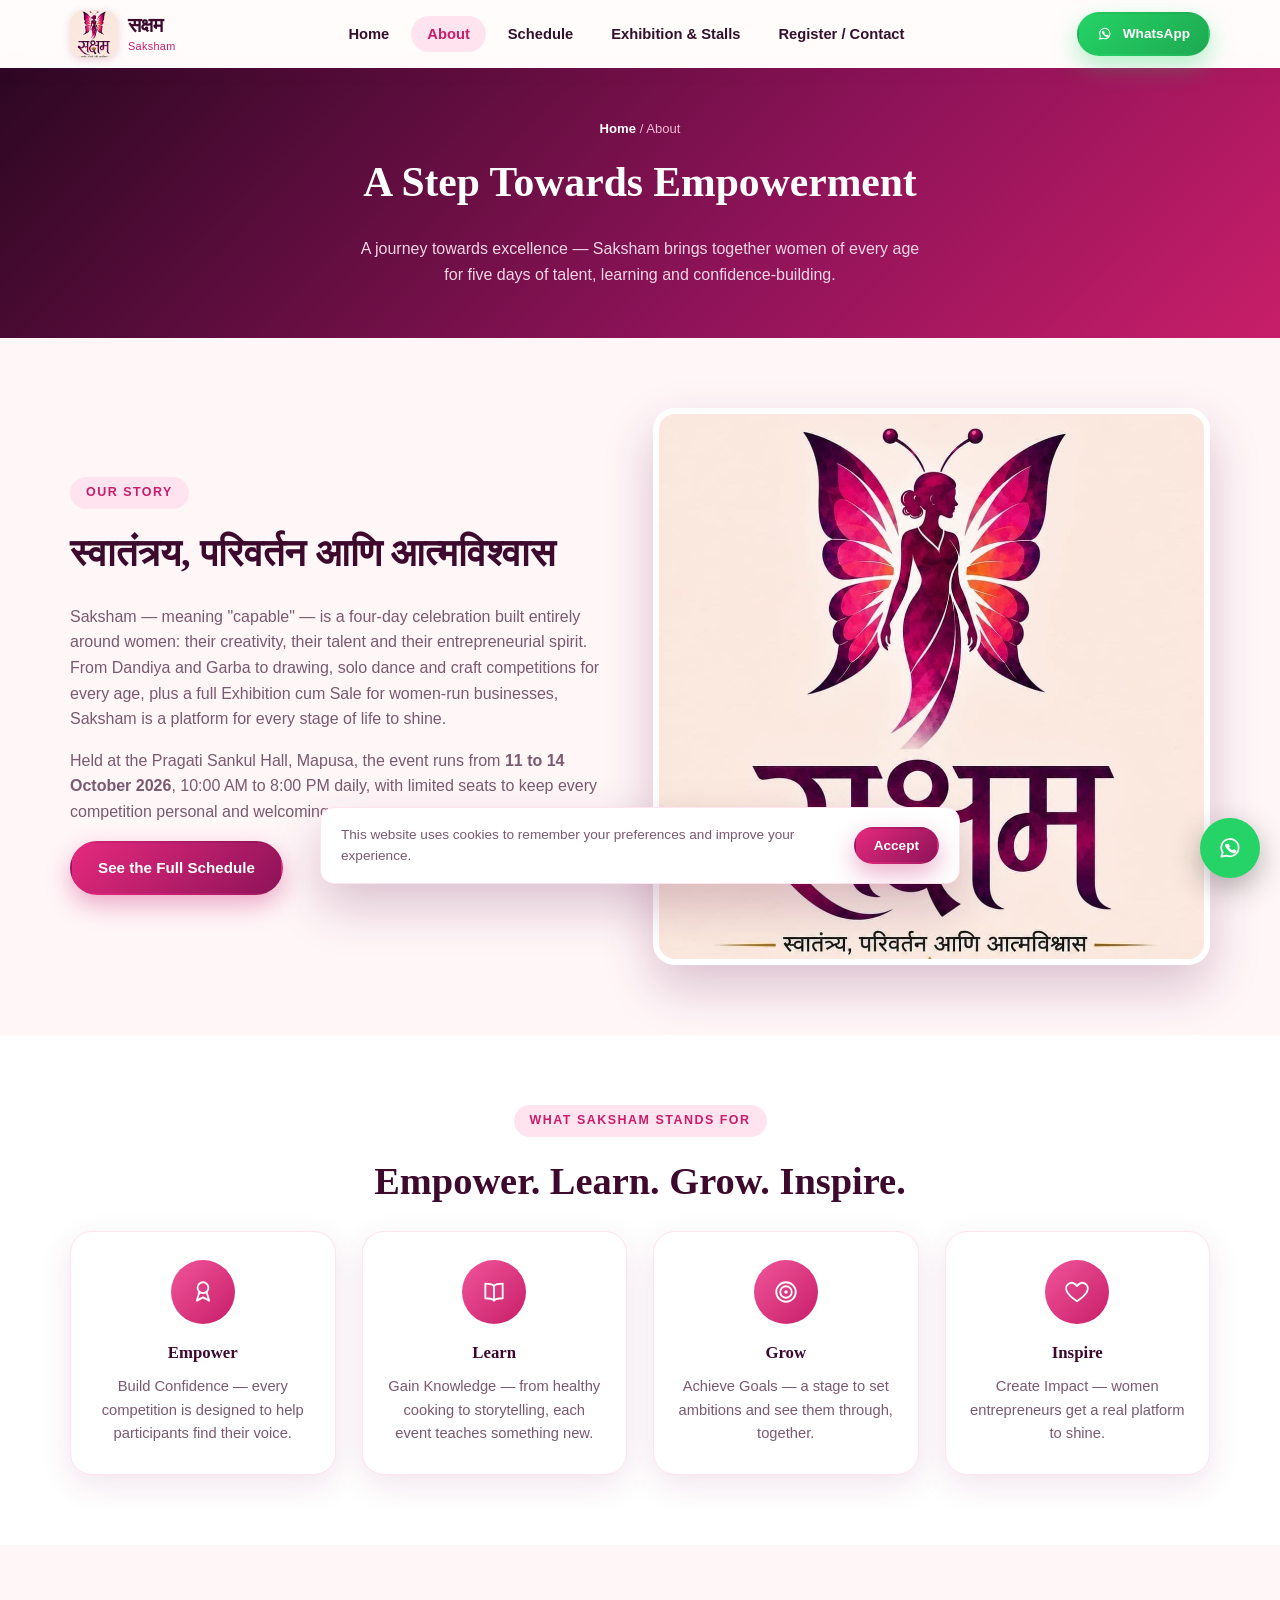
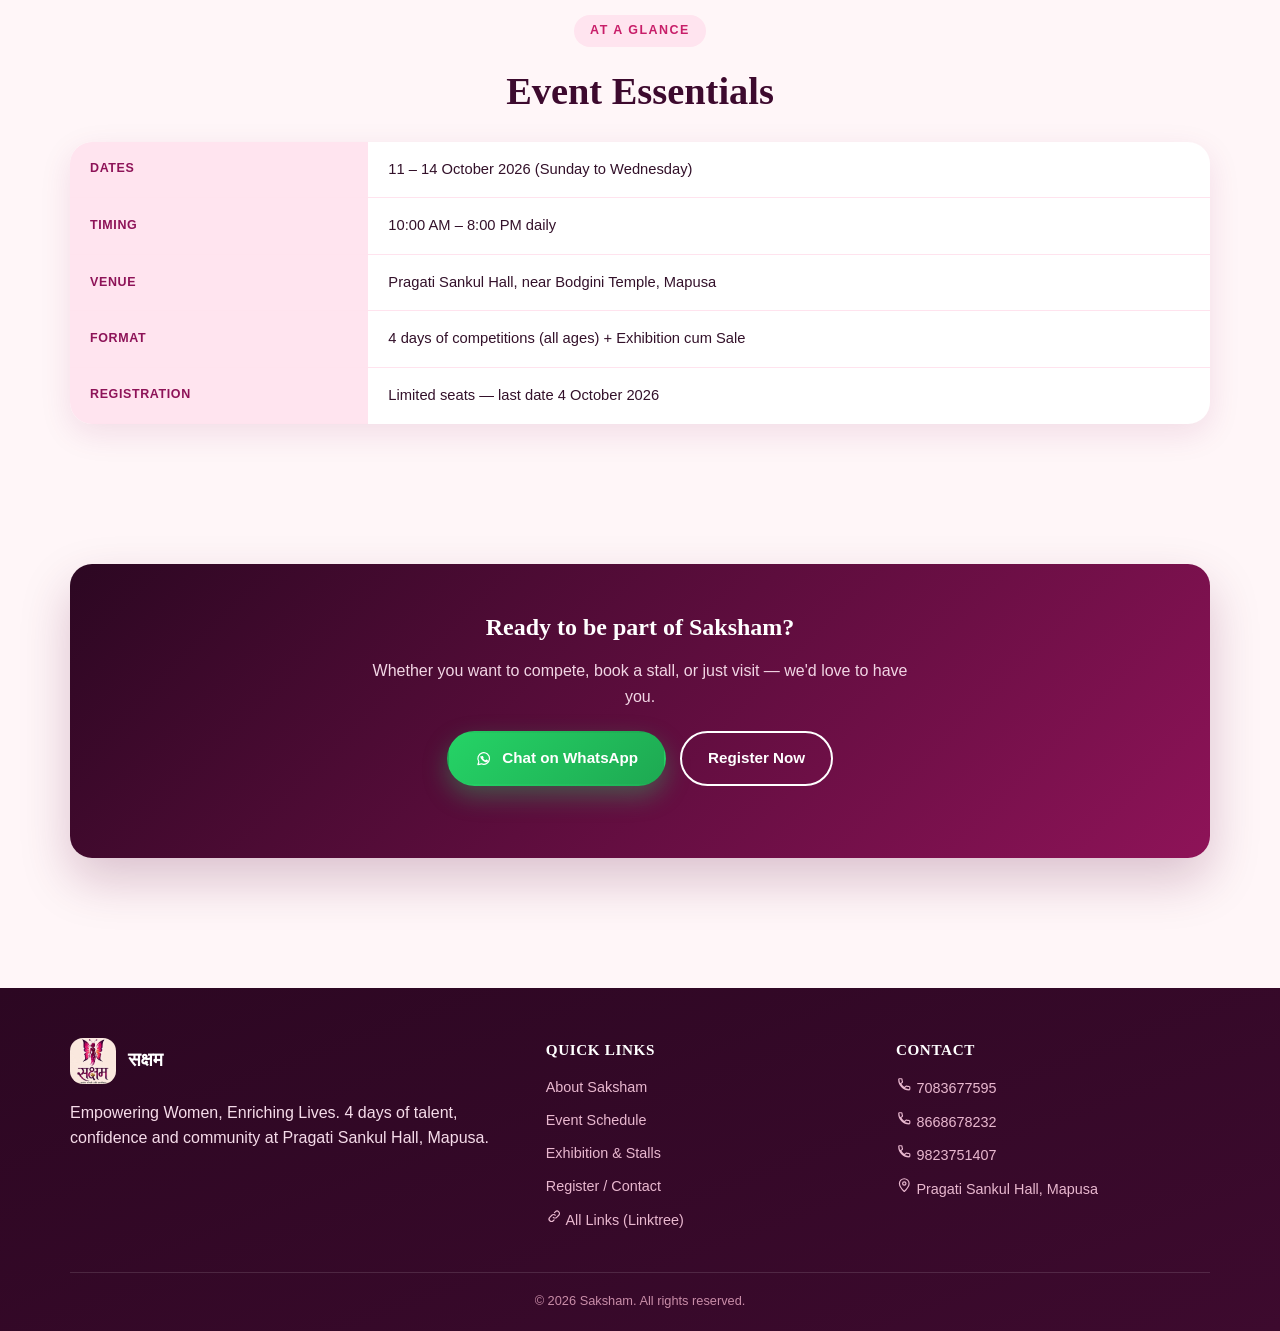
==== commit 5b61b1da: "Match stall map to venue floor plan, update location, drop stale posters - Rebuild the stall picker " ====
--- a/about.html
+++ b/about.html
@@ -4,7 +4,7 @@
 <meta charset="UTF-8">
 <meta name="viewport" content="width=device-width, initial-scale=1.0">
 <title>About Saksham | सक्षम</title>
-<meta name="description" content="About Saksham — a 4-day women-centric event of empowerment, talent and community at Sateri Temple, Mapusa.">
+<meta name="description" content="About Saksham — a 4-day women-centric event of empowerment, talent and community at Pragati Sankul Hall, Mapusa.">
 <link rel="icon" href="images/logo.jpg">
 <link rel="stylesheet" href="css/style.css">
 </head>
@@ -47,7 +47,7 @@
         <span class="eyebrow">Our Story</span>
         <h2 class="section-title">स्वातंत्र्य, परिवर्तन आणि आत्मविश्वास</h2>
         <p style="color:var(--text-muted);">Saksham — meaning "capable" — is a four-day celebration built entirely around women: their creativity, their talent and their entrepreneurial spirit. From Dandiya and Garba to drawing, solo dance and craft competitions for every age, plus a full Exhibition cum Sale for women-run businesses, Saksham is a platform for every stage of life to shine.</p>
-        <p style="color:var(--text-muted);">Held at the Sateri Temple, Mapusa, the event runs from <strong>11 to 14 October 2026</strong>, 10:00 AM to 8:00 PM daily, with limited seats to keep every competition personal and welcoming.</p>
+        <p style="color:var(--text-muted);">Held at the Pragati Sankul Hall, Mapusa, the event runs from <strong>11 to 14 October 2026</strong>, 10:00 AM to 8:00 PM daily, with limited seats to keep every competition personal and welcoming.</p>
         <a href="schedule.html" class="btn btn-primary">See the Full Schedule</a>
       </div>
       <div class="full-banner" data-lightbox="images/logo.jpg">
@@ -95,7 +95,7 @@
     <table class="info-table">
       <tr><th>Dates</th><td>11 – 14 October 2026 (Sunday to Wednesday)</td></tr>
       <tr><th>Timing</th><td>10:00 AM – 8:00 PM daily</td></tr>
-      <tr><th>Venue</th><td>Sateri Temple, Mapusa</td></tr>
+      <tr><th>Venue</th><td>Pragati Sankul Hall, near Bodgini Temple, Mapusa</td></tr>
       <tr><th>Format</th><td>4 days of competitions (all ages) + Exhibition cum Sale</td></tr>
       <tr><th>Registration</th><td>Limited seats — last date 4 October 2026</td></tr>
     </table>
@@ -123,7 +123,7 @@
           <img src="images/logo.jpg" alt="Saksham logo">
           <strong>सक्षम</strong>
         </div>
-        <p>Empowering Women, Enriching Lives. 4 days of talent, confidence and community at Sateri Temple, Mapusa.</p>
+        <p>Empowering Women, Enriching Lives. 4 days of talent, confidence and community at Pragati Sankul Hall, Mapusa.</p>
       </div>
       <div>
         <h4>Quick Links</h4>
@@ -138,7 +138,7 @@
         <a href="tel:7083677595"><span class="icon" data-icon="phone"></span> 7083677595</a>
         <a href="tel:8668678232"><span class="icon" data-icon="phone"></span> 8668678232</a>
         <a href="tel:9823751407"><span class="icon" data-icon="phone"></span> 9823751407</a>
-        <a href="https://www.google.com/maps/search/?api=1&query=Sateri+Temple+Mapusa" target="_blank" rel="noopener"><span class="icon" data-icon="pin"></span> Sateri Temple, Mapusa</a>
+        <a href="https://www.google.com/maps/search/?api=1&query=Pragati+Sankul+Hall+Bodgini+Temple+Mapusa" target="_blank" rel="noopener"><span class="icon" data-icon="pin"></span> Pragati Sankul Hall, Mapusa</a>
       </div>
     </div>
     <div class="footer-bottom">© 2026 Saksham. All rights reserved.</div>
--- a/css/style.css
+++ b/css/style.css
@@ -231,6 +231,20 @@
 .poster-content h3{ color:#fff; margin-bottom:6px; }
 .poster-content p{ color:#f2d6e5; font-size:.88rem; margin-bottom:14px; }
 
+/* ---------- Image placeholders (until real photos/posters are uploaded) ---------- */
+.poster-placeholder{
+  position:absolute; inset:0; display:flex; flex-direction:column; align-items:center; justify-content:center; gap:10px;
+  background:linear-gradient(135deg,var(--pink-400),var(--magenta-700));
+}
+.poster-placeholder .icon svg{ width:38px; height:38px; color:#fff; }
+.poster-placeholder span.label{ font-size:.8rem; font-weight:600; color:#ffe0ef; }
+.banner-placeholder{
+  aspect-ratio:3/4; max-width:640px; display:flex; flex-direction:column; align-items:center; justify-content:center;
+  gap:14px; background:linear-gradient(135deg,var(--pink-400),var(--magenta-700)); color:#fff;
+}
+.banner-placeholder .icon svg{ width:52px; height:52px; }
+.banner-placeholder span.label{ font-size:.92rem; font-weight:600; color:#ffe0ef; }
+
 /* ---------- Countdown ---------- */
 .countdown{
   display:flex; gap:14px; justify-content:center; flex-wrap:wrap; margin:26px 0;
@@ -388,13 +402,23 @@
 .stall-swatch.selected{ background:linear-gradient(135deg,var(--pink-400),var(--pink-600)); }
 .stall-swatch.booked{ background:#d8d0d4; }
 
-.stall-grid-wrap{ overflow-x:auto; padding-bottom:6px; }
-.stall-grid{
-  display:grid; grid-template-columns:repeat(10, minmax(42px,1fr)); gap:8px; min-width:460px;
-}
+.stall-grid-wrap{ overflow-x:auto; padding-bottom:10px; }
+.stall-judge-bar{
+  background:linear-gradient(135deg,var(--maroon-900),var(--magenta-700)); color:#fff; text-align:center;
+  font-weight:700; letter-spacing:.06em; text-transform:uppercase; font-size:.8rem;
+  padding:12px; border-radius:var(--radius-sm); margin-bottom:16px; min-width:fit-content;
+}
+.stall-map{ display:flex; align-items:flex-start; gap:16px; min-width:fit-content; }
+.stall-strip{ display:flex; flex-direction:column; gap:6px; }
+.stall-strip-gap{
+  font-size:.6rem; color:var(--text-muted); text-transform:uppercase; letter-spacing:.06em;
+  text-align:center; padding:2px 0; white-space:nowrap;
+}
+.stall-pair{ display:flex; gap:10px; padding:0 14px; border-left:1px dashed #f2c3d8; border-right:1px dashed #f2c3d8; }
+.stall-col{ display:flex; flex-direction:column; gap:6px; }
 .stall-btn{
-  aspect-ratio:1; border-radius:10px; border:1.5px solid var(--pink-300); background:var(--bg-cream);
-  color:var(--maroon-900); font-weight:700; font-size:.82rem; cursor:pointer; transition:.15s;
+  width:40px; height:40px; flex:0 0 auto; border-radius:10px; border:1.5px solid var(--pink-300); background:var(--bg-cream);
+  color:var(--maroon-900); font-weight:700; font-size:.78rem; cursor:pointer; transition:.15s;
   display:flex; align-items:center; justify-content:center;
 }
 .stall-btn:hover:not(:disabled){ border-color:var(--pink-500); background:#fff; }
@@ -422,7 +446,9 @@
 .comp-check span{ font-size:.92rem; color:var(--text-dark); }
 
 @media (max-width:560px){
-  .stall-grid{ grid-template-columns:repeat(6, minmax(1px,1fr)); min-width:0; gap:6px; }
+  .stall-btn{ width:34px; height:34px; font-size:.7rem; }
+  .stall-map{ gap:10px; }
+  .stall-pair{ gap:6px; padding:0 8px; }
 }
 
 /* ---------- Footer ---------- */
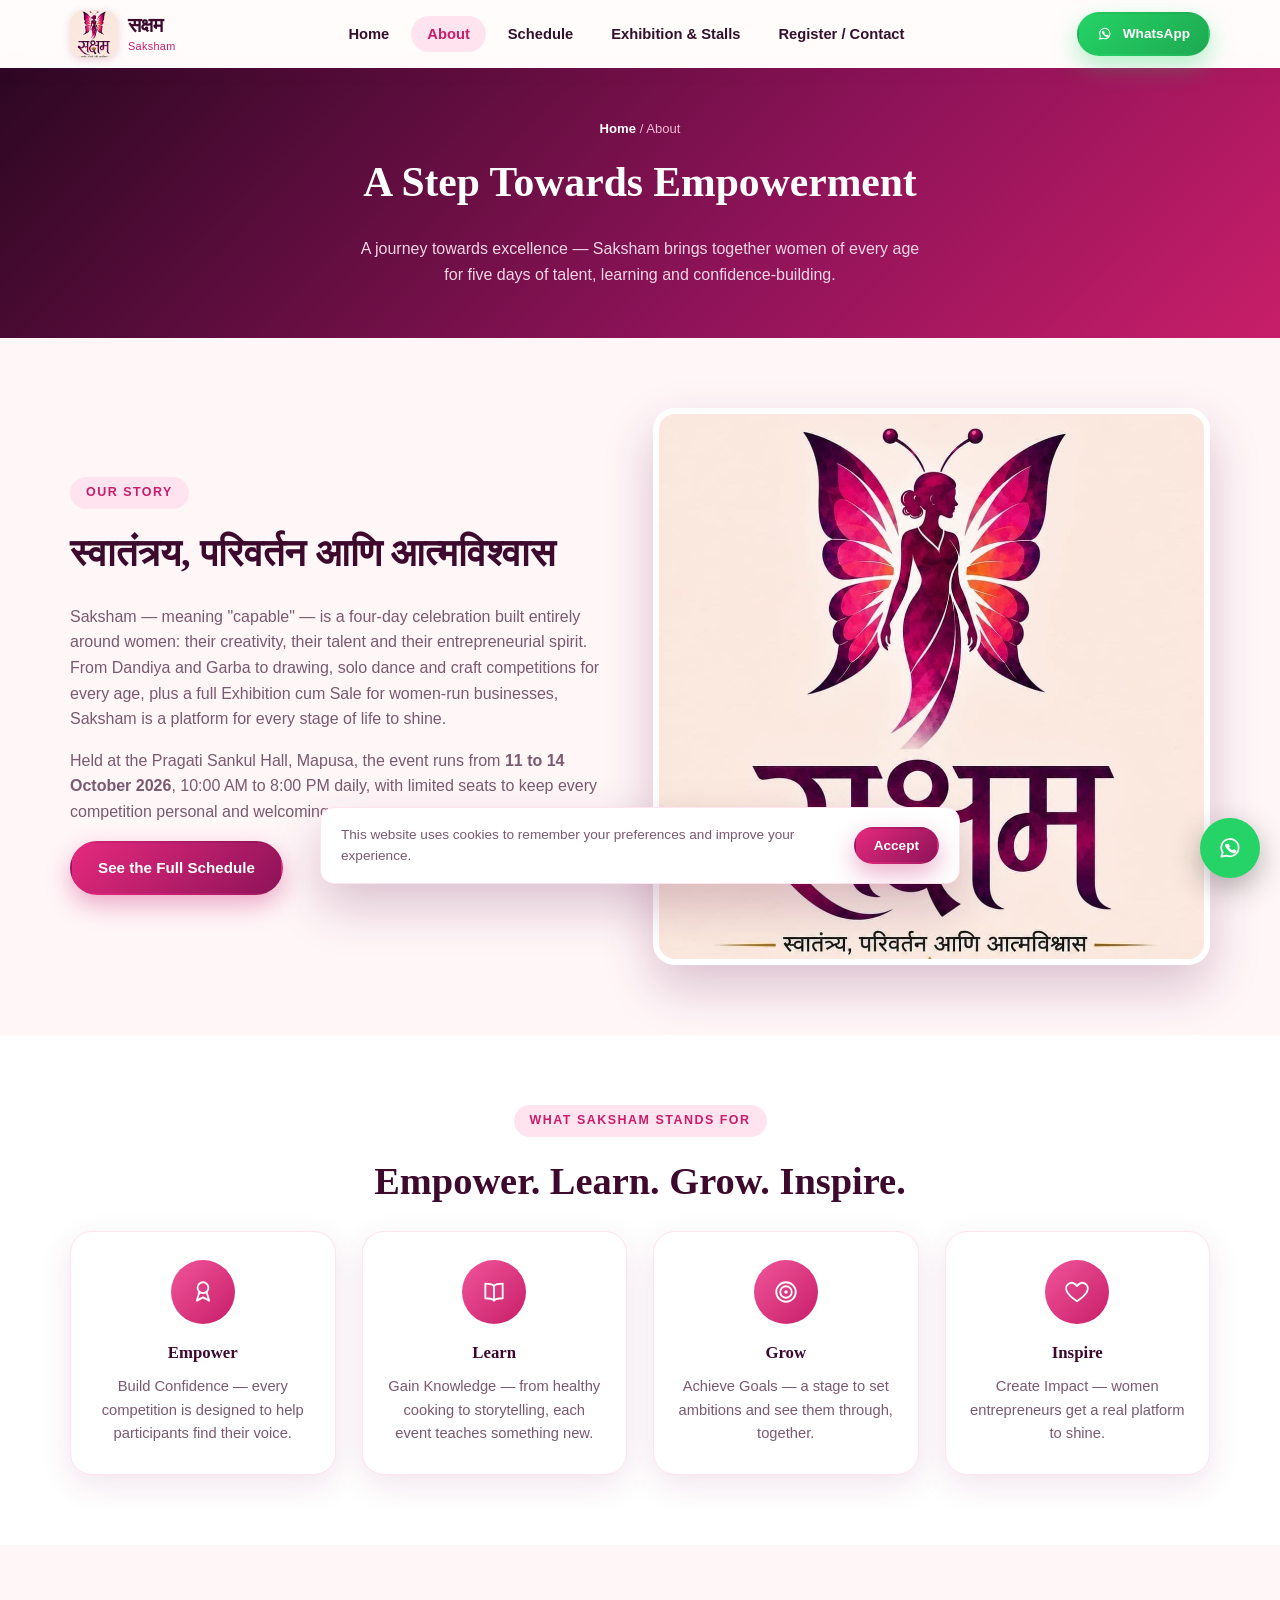
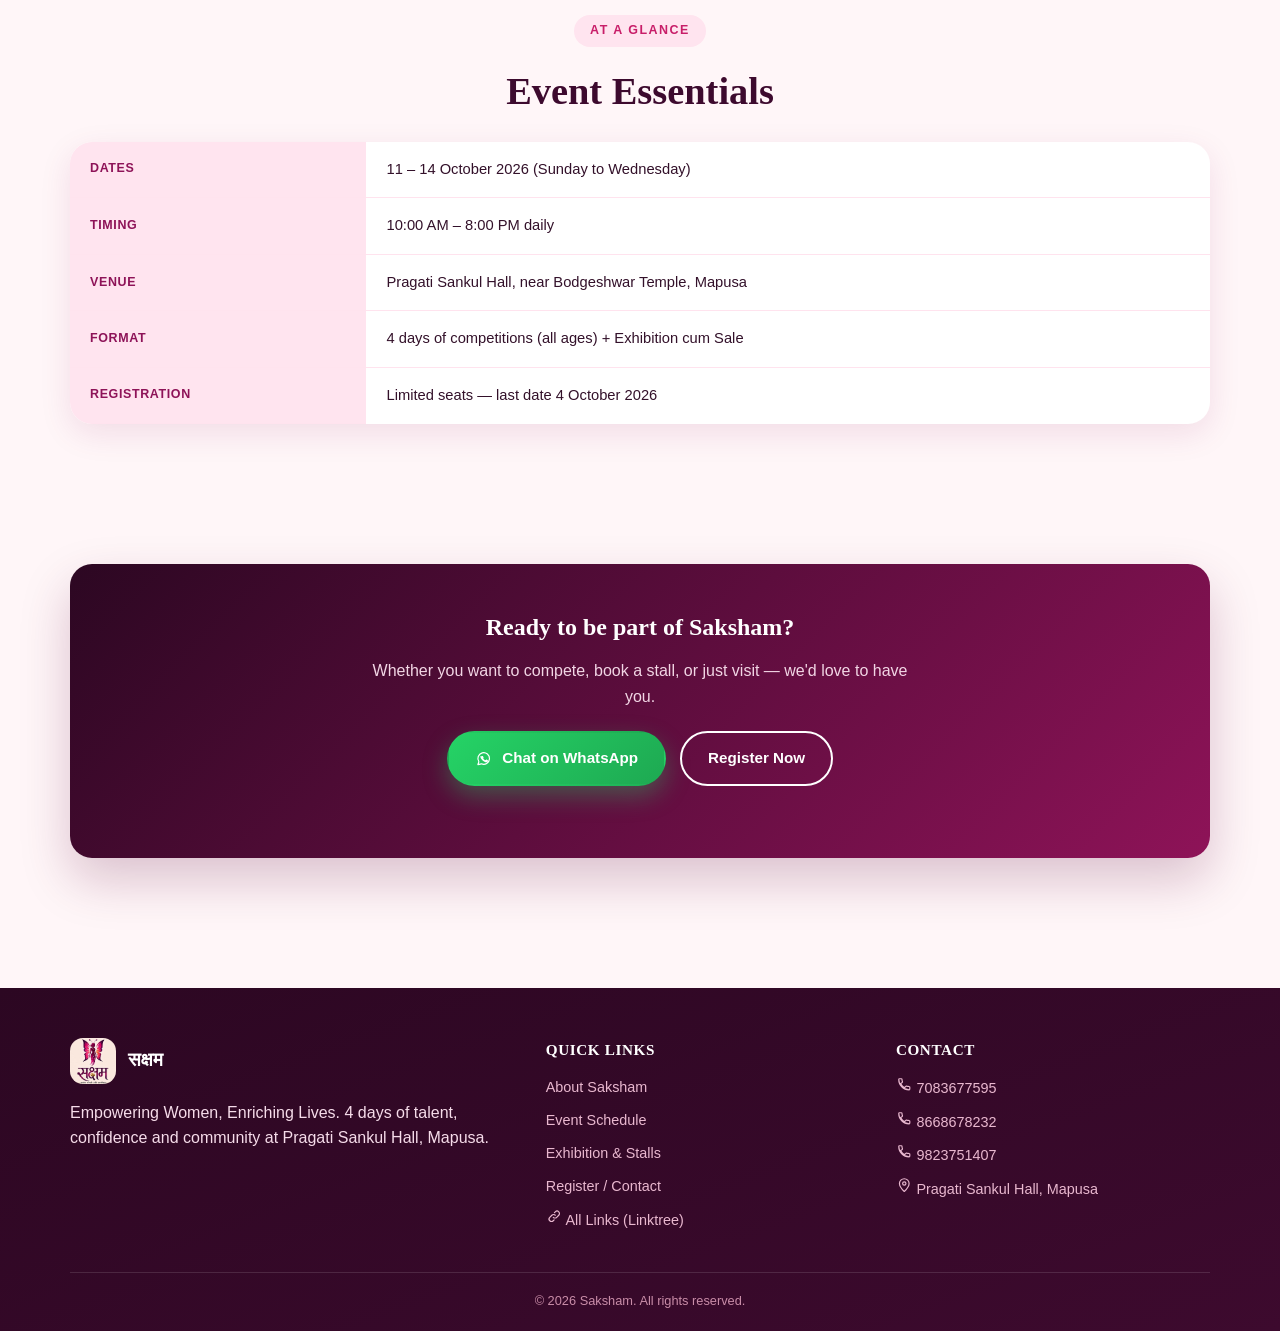
==== commit f796273a: "Fix competition names, add stall owner name, correct temple name - Day 1: split "Malki Diya" into tw" ====
--- a/about.html
+++ b/about.html
@@ -95,7 +95,7 @@
     <table class="info-table">
       <tr><th>Dates</th><td>11 – 14 October 2026 (Sunday to Wednesday)</td></tr>
       <tr><th>Timing</th><td>10:00 AM – 8:00 PM daily</td></tr>
-      <tr><th>Venue</th><td>Pragati Sankul Hall, near Bodgini Temple, Mapusa</td></tr>
+      <tr><th>Venue</th><td>Pragati Sankul Hall, near Bodgeshwar Temple, Mapusa</td></tr>
       <tr><th>Format</th><td>4 days of competitions (all ages) + Exhibition cum Sale</td></tr>
       <tr><th>Registration</th><td>Limited seats — last date 4 October 2026</td></tr>
     </table>
@@ -138,7 +138,7 @@
         <a href="tel:7083677595"><span class="icon" data-icon="phone"></span> 7083677595</a>
         <a href="tel:8668678232"><span class="icon" data-icon="phone"></span> 8668678232</a>
         <a href="tel:9823751407"><span class="icon" data-icon="phone"></span> 9823751407</a>
-        <a href="https://www.google.com/maps/search/?api=1&query=Pragati+Sankul+Hall+Bodgini+Temple+Mapusa" target="_blank" rel="noopener"><span class="icon" data-icon="pin"></span> Pragati Sankul Hall, Mapusa</a>
+        <a href="https://www.google.com/maps/search/?api=1&query=Pragati+Sankul+Hall+Bodgeshwar+Temple+Mapusa" target="_blank" rel="noopener"><span class="icon" data-icon="pin"></span> Pragati Sankul Hall, Mapusa</a>
       </div>
     </div>
     <div class="footer-bottom">© 2026 Saksham. All rights reserved.</div>
